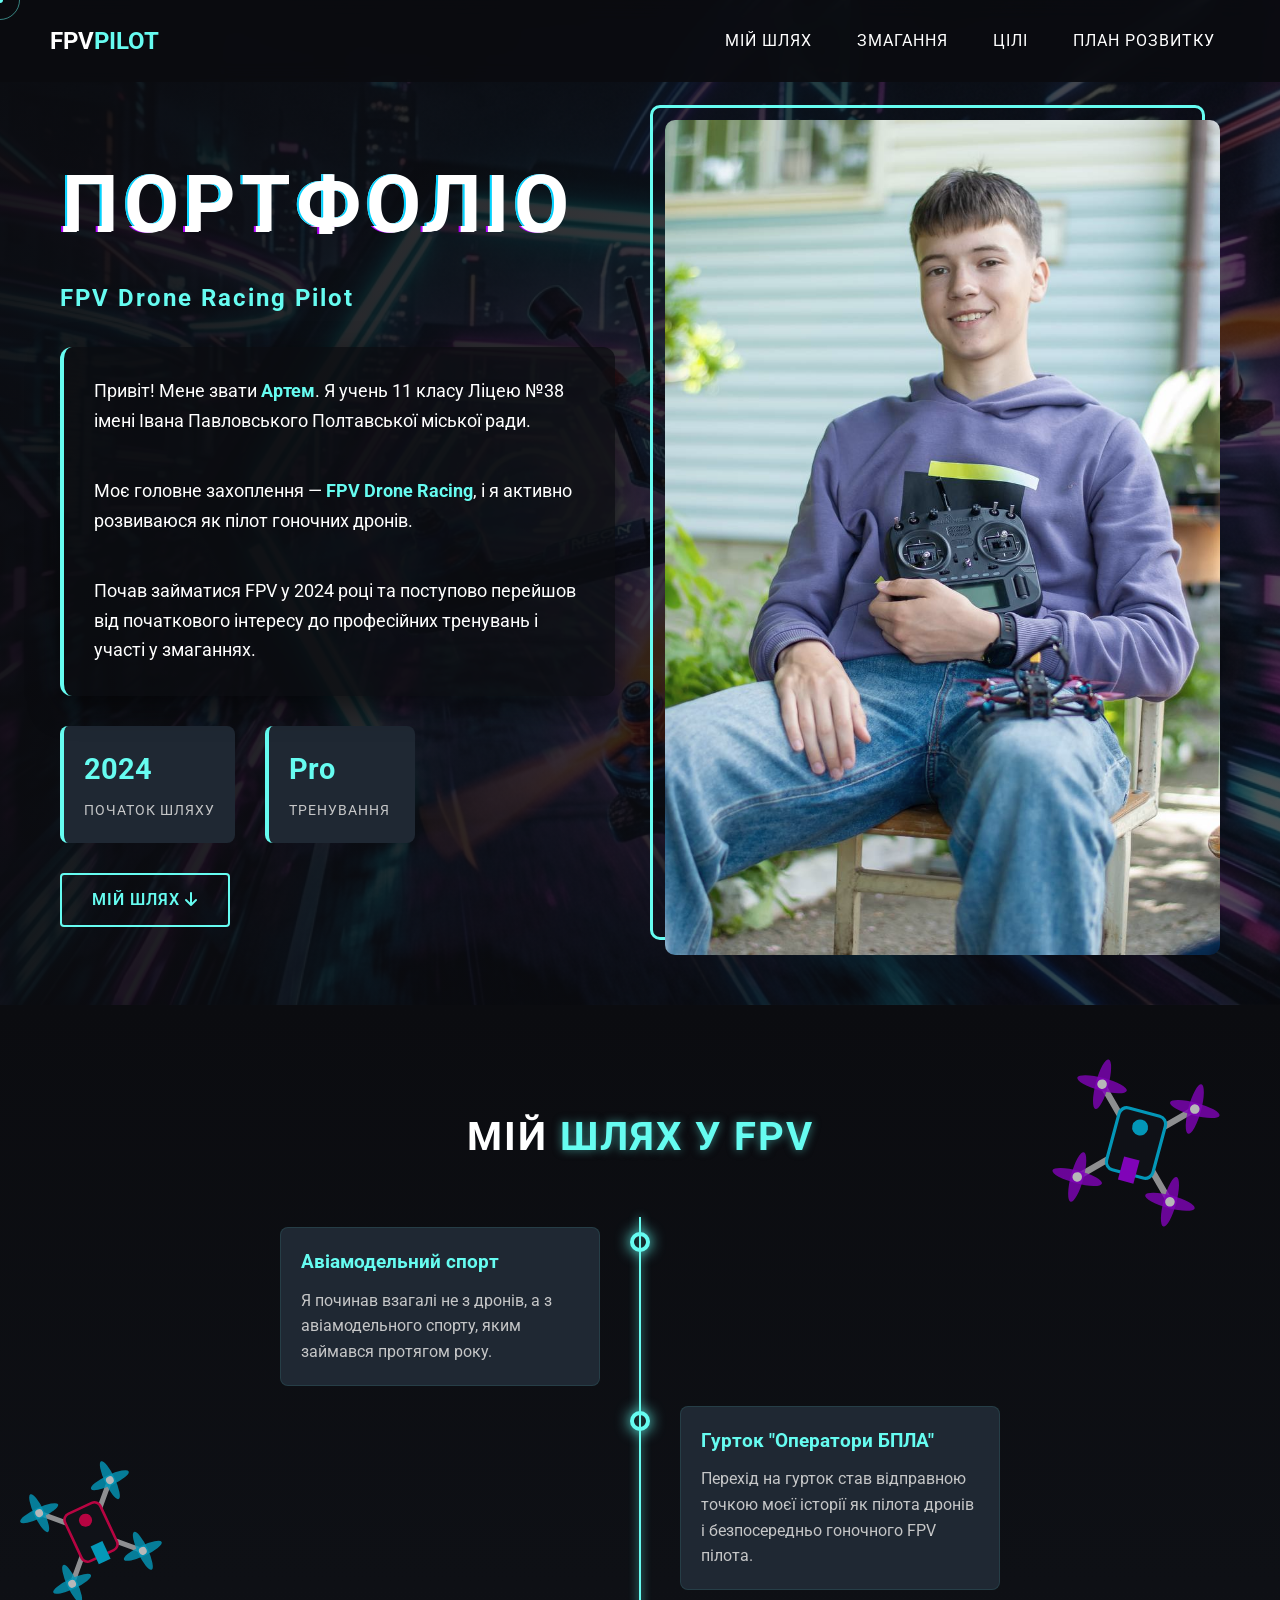
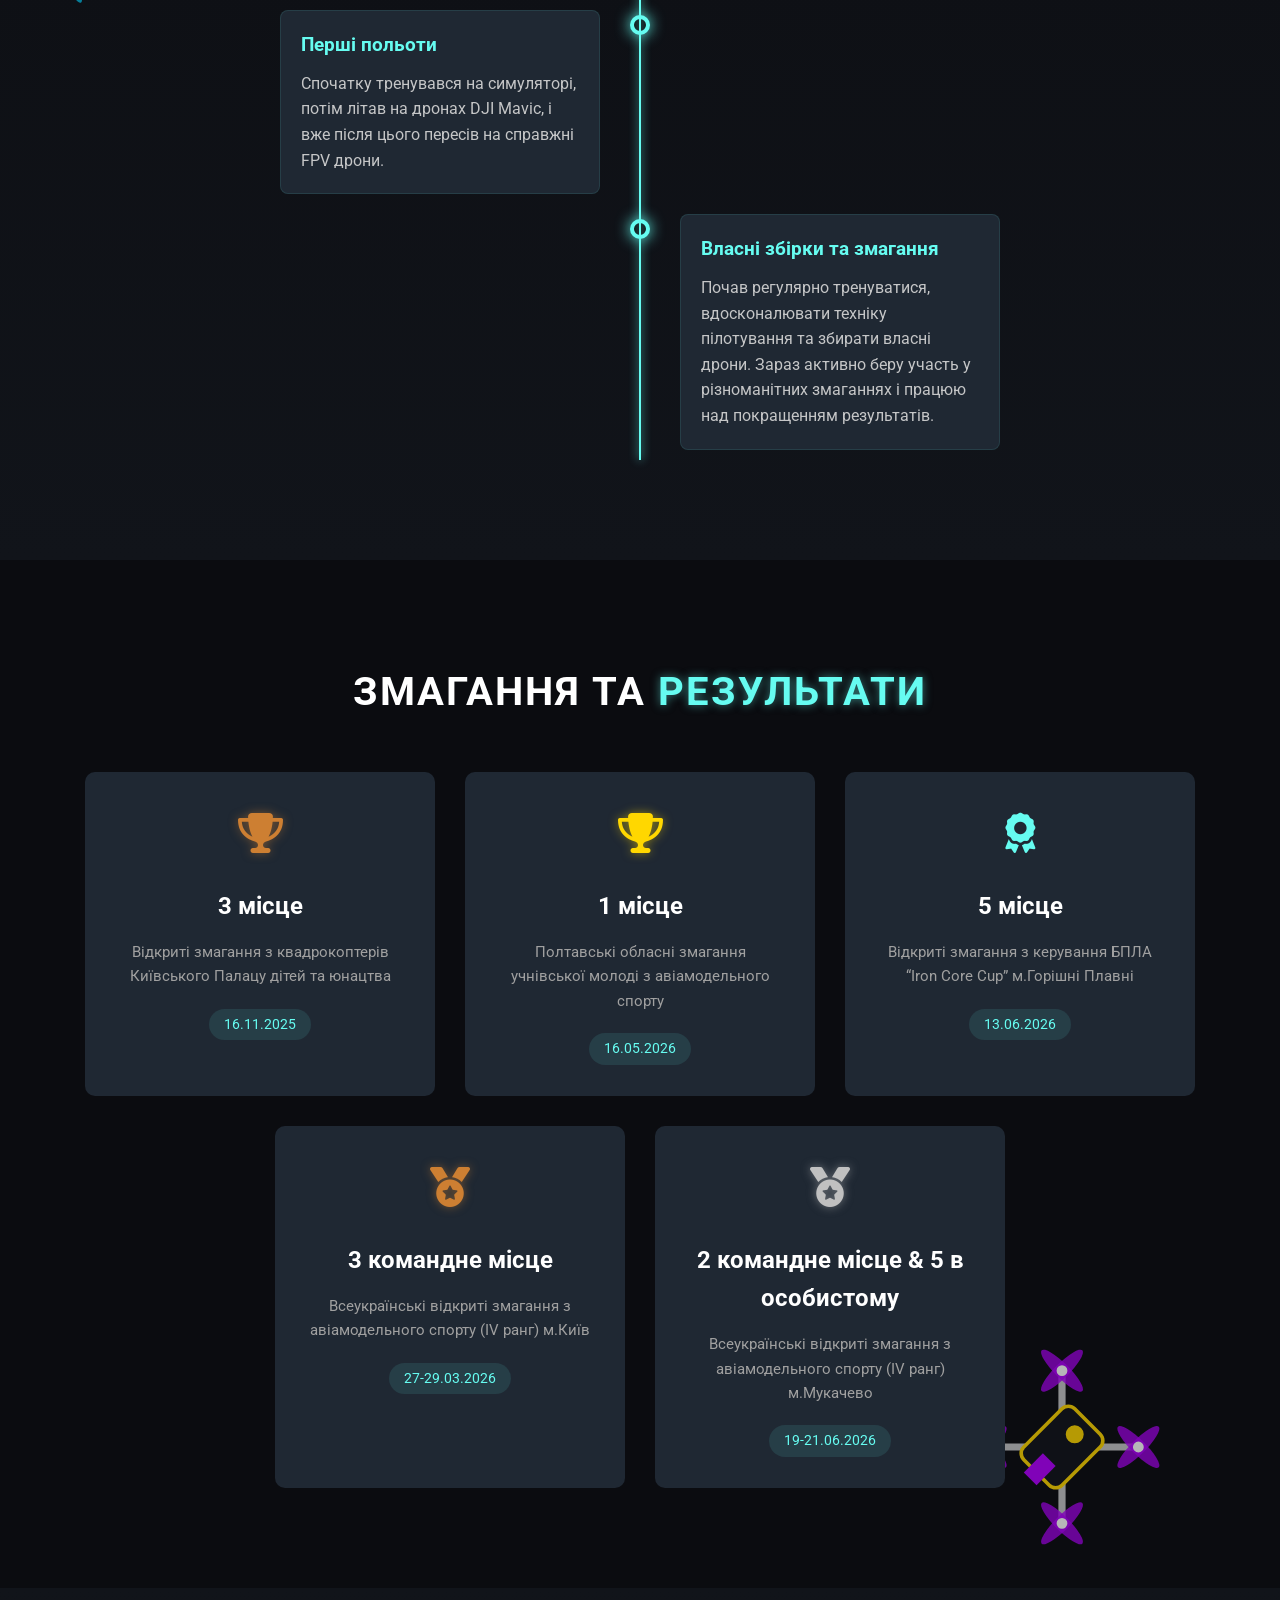
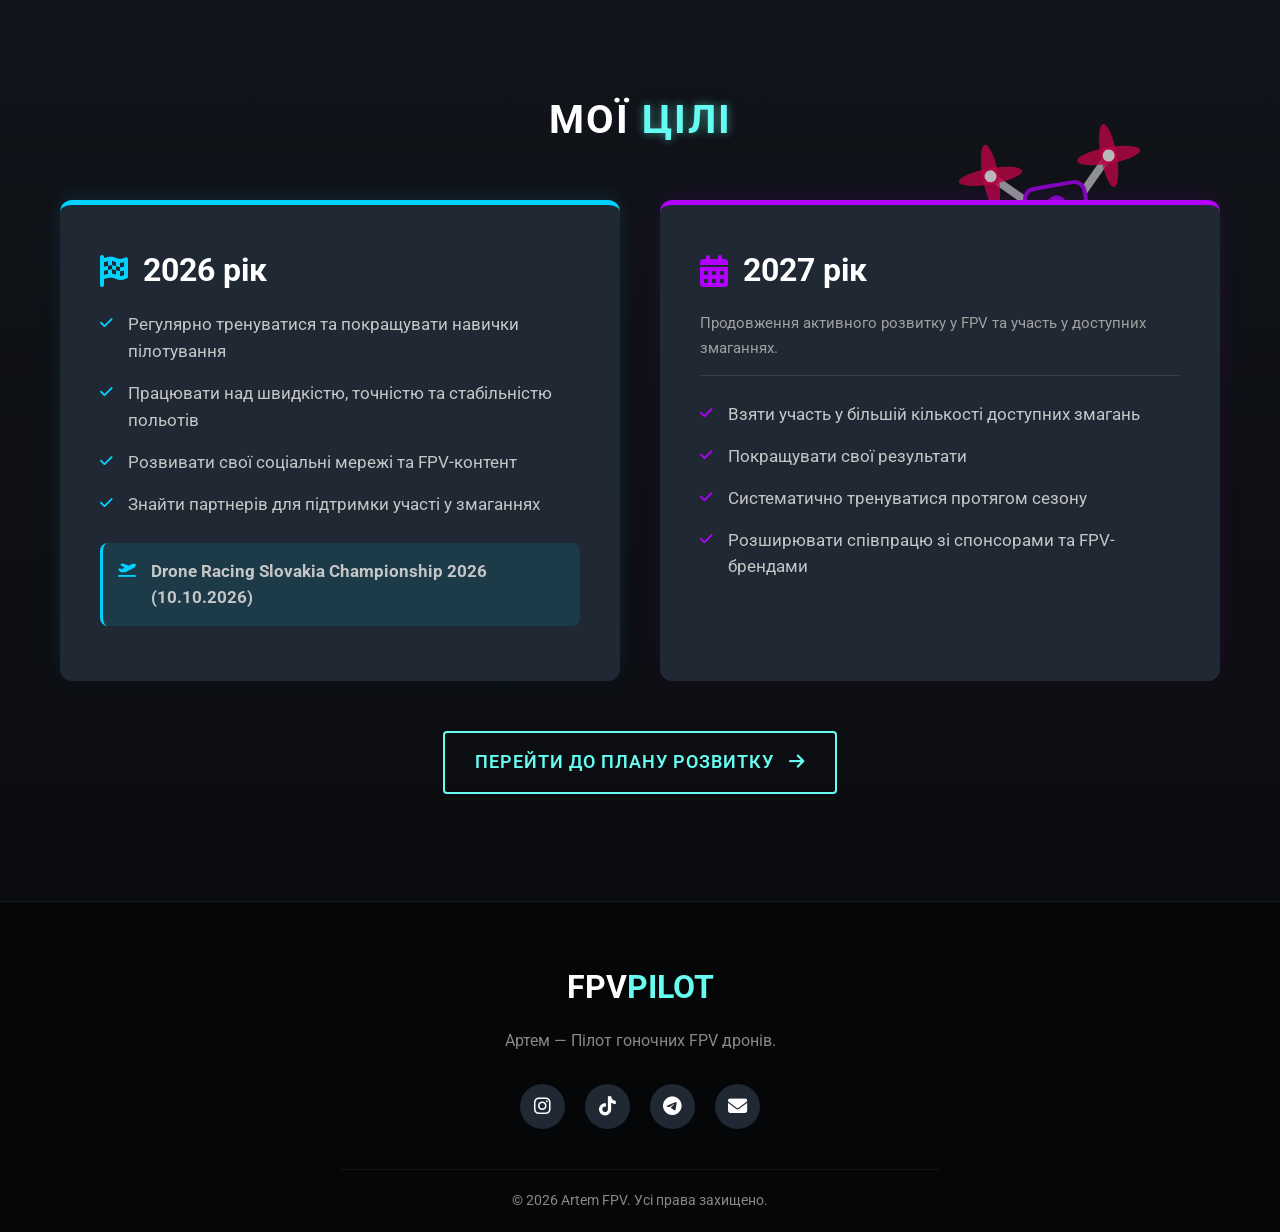
==== index.html @ 4c1c2626 "Add files via upload" ====
<!DOCTYPE html>
<html lang="uk">

<head>
    <meta charset="UTF-8">
    <meta name="viewport" content="width=device-width, initial-scale=1.0">
    <title>Артем | FPV Drone Racing Pilot</title>
    <meta name="description"
        content="Портфоліо Артема, пілота гоночних FPV дронів. Досягнення, результати змагань та цілі на майбутнє.">
    <link rel="stylesheet" href="style.css?v=1.1">
    <link href="https://fonts.googleapis.com/css2?family=Roboto:wght@300;400;700;900&display=swap" rel="stylesheet">
    <link rel="stylesheet" href="https://cdnjs.cloudflare.com/ajax/libs/font-awesome/6.4.0/css/all.min.css">
</head>

<body>
    <div class="loader-wrapper">
        <div class="loader"></div>
    </div>

    <!-- Custom Cursor -->
    <div class="cursor-dot"></div>
    <div class="cursor-outline"></div>

    <nav class="navbar">
        <div class="logo">FPV<span>PILOT</span></div>
        <ul class="nav-links">
            <li><a href="#journey">Мій шлях</a></li>
            <li><a href="#competitions">Змагання</a></li>
            <li><a href="#goals">Цілі</a></li>
            <li><a href="plan.html">План розвитку</a></li>
        </ul>
        <div class="hamburger">
            <i class="fas fa-bars"></i>
        </div>
    </nav>

    <header class="hero" id="home">
        <div class="hero-overlay"></div>
        <div class="container hero-container">
            <div class="hero-content">
                <h1 class="glitch" data-text="Портфоліо">Портфоліо</h1>
                <h2>FPV Drone Racing Pilot</h2>

                <div class="hero-about-text">
                    <p>Привіт! Мене звати <strong>Артем</strong>. Я учень 11 класу Ліцею №38 імені Івана Павловського
                        Полтавської міської ради.</p>
                    <p>Моє головне захоплення — <strong>FPV Drone Racing</strong>, і я активно розвиваюся як пілот
                        гоночних дронів.</p>
                    <p>Почав займатися FPV у 2024 році та поступово перейшов від початкового інтересу до професійних
                        тренувань і участі у змаганнях.</p>
                </div>

                <div class="stats">
                    <div class="stat-box">
                        <h3>2024</h3>
                        <span>Початок шляху</span>
                    </div>
                    <div class="stat-box">
                        <h3>Pro</h3>
                        <span>Тренування</span>
                    </div>
                </div>

                <a href="#journey" class="btn primary-btn" style="margin-top: 30px;">Мій шлях <i
                        class="fas fa-arrow-down"></i></a>
            </div>

            <div class="hero-image-block">
                <div class="about-image">
                    <img src="artem.png" alt="Артем - FPV Пілот">
                    <div class="image-border"></div>
                </div>
            </div>
        </div>
    </header>

    <section id="journey" class="journey">
        <div class="drone-decoration drone-1 spin-always"></div>
        <div class="drone-decoration drone-2 spin-hover"></div>
        <div class="container">
            <h2 class="section-title">Мій <span>шлях у FPV</span></h2>
            <div class="timeline">
                <div class="timeline-item">
                    <div class="timeline-dot"></div>
                    <div class="timeline-content">
                        <h3>Авіамодельний спорт</h3>
                        <p>Я починав взагалі не з дронів, а з авіамодельного спорту, яким займався протягом року.</p>
                    </div>
                </div>
                <div class="timeline-item">
                    <div class="timeline-dot"></div>
                    <div class="timeline-content">
                        <h3>Гурток "Оператори БПЛА"</h3>
                        <p>Перехід на гурток став відправною точкою моєї історії як пілота дронів і безпосередньо
                            гоночного FPV пілота.</p>
                    </div>
                </div>
                <div class="timeline-item">
                    <div class="timeline-dot"></div>
                    <div class="timeline-content">
                        <h3>Перші польоти</h3>
                        <p>Спочатку тренувався на симуляторі, потім літав на дронах DJI Mavic, і вже після цього пересів
                            на справжні FPV дрони.</p>
                    </div>
                </div>
                <div class="timeline-item">
                    <div class="timeline-dot"></div>
                    <div class="timeline-content">
                        <h3>Власні збірки та змагання</h3>
                        <p>Почав регулярно тренуватися, вдосконалювати техніку пілотування та збирати власні дрони.
                            Зараз активно беру участь у різноманітних змаганнях і працюю над покращенням результатів.
                        </p>
                    </div>
                </div>
            </div>
        </div>
    </section>

    <section id="competitions" class="competitions">
        <div class="drone-decoration drone-3 spin-always"></div>
        <div class="container">
            <h2 class="section-title">Змагання та <span>результати</span></h2>
            <div class="cards-grid">
                <div class="card">
                    <div class="card-icon"><i class="fas fa-trophy bronze"></i></div>
                    <h3>3 місце</h3>
                    <p>Відкриті змагання з квадрокоптерів Київського Палацу дітей та юнацтва</p>
                    <span class="date">16.11.2025</span>
                </div>
                <div class="card">
                    <div class="card-icon"><i class="fas fa-trophy gold"></i></div>
                    <h3>1 місце</h3>
                    <p>Полтавські обласні змагання учнівської молоді з авіамодельного спорту</p>
                    <span class="date">16.05.2026</span>
                </div>
                <div class="card">
                    <div class="card-icon"><i class="fas fa-award"></i></div>
                    <h3>5 місце</h3>
                    <p>Відкриті змагання з керування БПЛА “Iron Core Cup” м.Горішні Плавні</p>
                    <span class="date">13.06.2026</span>
                </div>
                <div class="card">
                    <div class="card-icon"><i class="fas fa-medal bronze"></i></div>
                    <h3>3 командне місце</h3>
                    <p>Всеукраїнські відкриті змагання з авіамодельного спорту (IV ранг) м.Київ</p>
                    <span class="date">27-29.03.2026</span>
                </div>
                <div class="card">
                    <div class="card-icon"><i class="fas fa-medal silver"></i></div>
                    <h3>2 командне місце & 5 в особистому</h3>
                    <p>Всеукраїнські відкриті змагання з авіамодельного спорту (IV ранг) м.Мукачево</p>
                    <span class="date">19-21.06.2026</span>
                </div>
            </div>
        </div>
    </section>

    <section id="goals" class="goals">
        <div class="drone-decoration drone-4 spin-hover"></div>
        <div class="container">
            <h2 class="section-title">Мої <span>Цілі</span></h2>
            <div class="goals-wrapper">
                <div class="goal-box year-2026">
                    <div class="goal-header">
                        <h3><i class="fas fa-flag-checkered"></i> 2026 рік</h3>
                    </div>
                    <ul class="goal-list">
                        <li><i class="fas fa-check"></i> Регулярно тренуватися та покращувати навички пілотування</li>
                        <li><i class="fas fa-check"></i> Працювати над швидкістю, точністю та стабільністю польотів</li>
                        <li><i class="fas fa-check"></i> Розвивати свої соціальні мережі та FPV-контент</li>
                        <li><i class="fas fa-check"></i> Знайти партнерів для підтримки участі у змаганнях</li>
                        <li class="highlight"><i class="fas fa-plane-departure"></i> <strong>Drone Racing Slovakia
                                Championship 2026 (10.10.2026)</strong></li>
                    </ul>
                </div>
                <div class="goal-box year-2027">
                    <div class="goal-header">
                        <h3><i class="fas fa-calendar-alt"></i> 2027 рік</h3>
                        <p class="goal-subtitle">Продовження активного розвитку у FPV та участь у доступних змаганнях.
                        </p>
                    </div>
                    <ul class="goal-list">
                        <li><i class="fas fa-check"></i> Взяти участь у більшій кількості доступних змагань</li>
                        <li><i class="fas fa-check"></i> Покращувати свої результати</li>
                        <li><i class="fas fa-check"></i> Систематично тренуватися протягом сезону</li>
                        <li><i class="fas fa-check"></i> Розширювати співпрацю зі спонсорами та FPV-брендами</li>
                    </ul>
                </div>
            </div>
            
            <div style="text-align: center; margin-top: 50px;">
                <a href="plan.html" class="btn primary-btn" style="font-size: 1.1rem; padding: 15px 30px;">Перейти до плану розвитку <i class="fas fa-arrow-right" style="margin-left: 10px;"></i></a>
            </div>
        </div>
    </section>

    <footer>
        <div class="footer-content">
            <div class="footer-logo">FPV<span>PILOT</span></div>
            <p>Артем — Пілот гоночних FPV дронів.</p>
            <div class="socials">
                <a href="https://www.instagram.com/skyrider_fpv?stkn=MXF1b3NtMHl4OWl2NQ==" target="_blank" aria-label="Instagram"><i class="fab fa-instagram"></i></a>
                <a href="https://www.tiktok.com/@skyrider.fpv?is_from_webapp=1&sender_device=pc" target="_blank" aria-label="TikTok"><i class="fab fa-tiktok"></i></a>
                <a href="https://t.me/kaplatyy" target="_blank" aria-label="Telegram"><i class="fab fa-telegram-plane"></i></a>
                <a href="mailto:kaplatyi_a@plt38.ukr.education" aria-label="Email"><i class="fas fa-envelope"></i></a>
            </div>
            <p class="copyright">&copy; 2026 Artem FPV. Усі права захищено.</p>
        </div>
    </footer>

    <script src="script.js"></script>
</body>

</html>
---- style.css ----
:root {
    --bg-color: #0b0c10;
    --text-color: #c5c6c7;
    --primary-color: #66fcf1;
    --primary-dark: #45a29e;
    --secondary-color: #1f2833;
    --neon-blue: #00d2ff;
    --neon-purple: #b200ff;
    --font-heading: 'Roboto', sans-serif;
    --font-body: 'Roboto', sans-serif;
    --transition: all 0.3s ease;
}

* {
    margin: 0;
    padding: 0;
    box-sizing: border-box;
}

html {
    scroll-behavior: smooth;
    interpolate-size: allow-keywords;
}

body {
    background-color: var(--bg-color);
    background-image: 
        linear-gradient(rgba(102, 252, 241, 0.03) 1px, transparent 1px),
        linear-gradient(90deg, rgba(102, 252, 241, 0.03) 1px, transparent 1px);
    background-size: 30px 30px;
    animation: move-grid 15s linear infinite;
    color: var(--text-color);
    font-family: var(--font-body);
    line-height: 1.6;
    overflow-x: hidden;
    cursor: none;
}

@keyframes move-grid {
    0% { background-position: 0 0; }
    100% { background-position: 30px 30px; }
}

/* Custom Cursor */
.cursor-dot {
    position: fixed;
    top: 0;
    left: 0;
    width: 6px;
    height: 6px;
    background-color: var(--primary-color);
    border-radius: 50%;
    transform: translate(-50%, -50%);
    pointer-events: none;
    z-index: 10000;
}

.cursor-outline {
    position: fixed;
    top: 0;
    left: 0;
    width: 40px;
    height: 40px;
    border: 1px solid rgba(102, 252, 241, 0.5);
    border-radius: 50%;
    transform: translate(-50%, -50%);
    pointer-events: none;
    z-index: 9999;
    transition: width 0.2s, height 0.2s, background-color 0.2s;
}

a:hover ~ .cursor-outline, 
button:hover ~ .cursor-outline,
.card:hover ~ .cursor-outline,
.goal-box:hover ~ .cursor-outline {
    width: 60px;
    height: 60px;
    background-color: rgba(102, 252, 241, 0.1);
}

.container {
    max-width: 1200px;
    margin: 0 auto;
    padding: 0 20px;
}

/* Loader */
.loader-wrapper {
    position: fixed;
    top: 0;
    left: 0;
    width: 100vw;
    height: 100vh;
    background-color: var(--bg-color);
    display: flex;
    justify-content: center;
    align-items: center;
    z-index: 9999;
    transition: opacity 0.5s ease;
}

.loader {
    width: 50px;
    height: 50px;
    border: 3px solid transparent;
    border-top-color: var(--primary-color);
    border-radius: 50%;
    animation: spin 1s linear infinite;
    box-shadow: 0 0 15px var(--primary-color);
}

@keyframes spin {
    0% { transform: rotate(0deg); }
    100% { transform: rotate(360deg); }
}

/* Typography */
h1, h2, h3, h4 {
    font-family: var(--font-heading);
    color: #fff;
}

.section-title {
    text-align: center;
    font-size: 2.5rem;
    margin-bottom: 3rem;
    text-transform: uppercase;
    letter-spacing: 2px;
}

.section-title span {
    color: var(--primary-color);
    text-shadow: 0 0 10px rgba(102, 252, 241, 0.5);
}

/* Navbar */
.navbar {
    position: fixed;
    top: 0;
    width: 100%;
    display: flex;
    justify-content: space-between;
    align-items: center;
    padding: 20px 50px;
    background: rgba(11, 12, 16, 0.9);
    backdrop-filter: blur(10px);
    z-index: 1000;
    transition: var(--transition);
}

.navbar.scrolled {
    padding: 15px 50px;
    box-shadow: 0 2px 10px rgba(0, 0, 0, 0.5);
}

.logo {
    font-family: var(--font-heading);
    font-size: 1.5rem;
    font-weight: 700;
    color: #fff;
    cursor: pointer;
}

.logo span {
    color: var(--primary-color);
}

.nav-links {
    display: flex;
    list-style: none;
    gap: 15px;
    position: relative;
    anchor-name: --nav-indicator;
}

.nav-links a {
    display: block;
    color: #fff;
    text-decoration: none;
    font-size: 1rem;
    font-family: var(--font-heading);
    text-transform: uppercase;
    letter-spacing: 1px;
    transition: var(--transition);
    padding: 8px 15px;
    border-radius: 8px;
}

.nav-links a:hover,
.nav-links a:focus-visible {
    anchor-name: --nav-indicator;
}

.nav-links::before,
.nav-links::after {
    content: "";
    position: absolute;
    position-anchor: --nav-indicator;
    top: calc(anchor(bottom) - 4px);
    right: calc(anchor(right) + 1rem);
    bottom: anchor(bottom);
    left: calc(anchor(left) + 1rem);
    transition: 500ms;
    transition-timing-function: linear(
        0, 0.008 1.1%, 0.031 2.2%, 0.129 4.8%, 0.257 7.2%, 0.671 14.2%,
        0.789 16.5%, 0.881 18.6%, 0.957 20.7%, 1.019 22.9%, 1.063 25.1%,
        1.094 27.4%, 1.114 30.7%, 1.112 34.5%, 1.018 49.9%, 0.99 59.1%, 1
    );
    z-index: -1;
    border-radius: 40% 60% 60% 40% / 70% 30% 70% 30%;
    pointer-events: none;
    animation: blob-morph 3s infinite alternate ease-in-out;
}

@keyframes blob-morph {
    0% { border-radius: 40% 60% 60% 40% / 70% 30% 70% 30%; }
    100% { border-radius: 60% 40% 30% 70% / 60% 30% 70% 40%; }
}

.nav-links::after {
    backdrop-filter: blur(2px);
    background-color: rgba(102, 252, 241, 0.2);
}

.nav-links:has(a:hover, a:focus-visible)::before,
.nav-links:has(a:hover, a:focus-visible)::after {
    top: anchor(top);
    right: anchor(right);
    bottom: anchor(bottom);
    left: anchor(left);
}

.hamburger {
    display: none;
    font-size: 1.5rem;
    color: #fff;
    cursor: pointer;
}

/* Hero Section */
.hero {
    min-height: 100vh;
    background: url('hero.jpg') no-repeat center center/cover;
    position: relative;
    display: flex;
    justify-content: center;
    align-items: center;
    padding: 120px 0 50px;
}

.hero-overlay {
    position: absolute;
    top: 0;
    left: 0;
    width: 100%;
    height: 100%;
    background: linear-gradient(to right, rgba(11, 12, 16, 0.95), rgba(11, 12, 16, 0.7));
}

.hero-container {
    position: relative;
    z-index: 1;
    display: flex;
    align-items: center;
    gap: 50px;
    width: 100%;
}

.hero-content {
    flex: 1;
    text-align: left;
    transform: translateY(20px);
    opacity: 0;
    animation: fadeInUp 1s ease forwards 0.5s;
}

.hero-about-text {
    margin: 30px 0;
    font-size: 1.35rem; /* Larger font size as requested */
    color: #fff; /* Brighter text color */
    background: rgba(11, 12, 16, 0.75); /* Dark semi-transparent background */
    backdrop-filter: blur(10px); /* Glassmorphism effect */
    padding: 30px;
    border-radius: 12px;
    border-left: 4px solid var(--primary-color); /* Highlight border */
    box-shadow: 0 10px 30px rgba(0, 0, 0, 0.5); /* Depth shadow */
}
.hero-about-text p {
    margin-bottom: 20px;
    line-height: 1.7;
}
.hero-about-text p:last-child {
    margin-bottom: 0;
}
.hero-about-text strong {
    color: var(--primary-color);
}

.hero-image-block {
    flex: 1;
    transform: translateY(20px);
    opacity: 0;
    animation: fadeInUp 1s ease forwards 0.7s;
}

.hero h1 {
    font-size: 5rem;
    margin-bottom: 10px;
    text-transform: uppercase;
    letter-spacing: 5px;
    color: #fff;
    position: relative;
}

/* Glitch Effect */
.glitch {
    position: relative;
}
.glitch::before, .glitch::after {
    content: attr(data-text);
    position: absolute;
    top: 0;
    left: 0;
    width: 100%;
    height: 100%;
    background: transparent;
}
.glitch::before {
    left: 2px;
    text-shadow: -2px 0 var(--neon-blue);
    clip: rect(24px, 550px, 90px, 0);
    animation: glitch-anim 3s infinite linear alternate-reverse;
}
.glitch::after {
    left: -2px;
    text-shadow: -2px 0 var(--neon-purple);
    clip: rect(85px, 550px, 140px, 0);
    animation: glitch-anim 2.5s infinite linear alternate-reverse;
}

@keyframes glitch-anim {
    0% { clip: rect(22px, 9999px, 83px, 0); }
    20% { clip: rect(65px, 9999px, 98px, 0); }
    40% { clip: rect(31px, 9999px, 15px, 0); }
    60% { clip: rect(104px, 9999px, 50px, 0); }
    80% { clip: rect(81px, 9999px, 33px, 0); }
    100% { clip: rect(15px, 9999px, 11px, 0); }
}

.hero h2 {
    font-size: 1.5rem;
    color: var(--primary-color);
    margin-bottom: 20px;
    letter-spacing: 2px;
}

.hero p {
    font-size: 1.1rem;
    margin-bottom: 40px;
}

.btn {
    display: inline-block;
    padding: 12px 30px;
    background: transparent;
    color: var(--primary-color);
    font-family: var(--font-heading);
    text-transform: uppercase;
    text-decoration: none;
    border: 2px solid var(--primary-color);
    border-radius: 4px;
    font-weight: 600;
    letter-spacing: 1px;
    transition: var(--transition);
    position: relative;
    overflow: hidden;
    z-index: 1;
}

.btn::before {
    content: '';
    position: absolute;
    top: 0;
    left: 0;
    width: 0;
    height: 100%;
    background: var(--primary-color);
    z-index: -1;
    transition: var(--transition);
}

.btn:hover {
    color: var(--bg-color);
    box-shadow: 0 0 20px var(--primary-color);
}

.btn:hover::before {
    width: 100%;
}

/* Sections General */
section {
    padding: 100px 0;
    position: relative;
    overflow: hidden;
}

/* About Section */
.about {
    background-color: var(--bg-color);
}

.about-content {
    display: flex;
    align-items: center;
    gap: 50px;
}

.about-image {
    flex: 1;
    position: relative;
}

.about-image img {
    width: 100%;
    border-radius: 10px;
    display: block;
    position: relative;
    z-index: 2;
    filter: grayscale(20%);
    transition: var(--transition);
}

.about-image:hover img {
    filter: grayscale(0%);
    transform: scale(1.02);
}

.image-border {
    position: absolute;
    top: -15px;
    left: -15px;
    width: 100%;
    height: 100%;
    border: 3px solid var(--primary-color);
    border-radius: 10px;
    z-index: 1;
    transition: var(--transition);
}

.about-image:hover .image-border {
    top: -20px;
    left: -20px;
    box-shadow: -10px -10px 30px rgba(102, 252, 241, 0.2);
}

.about-text {
    flex: 1;
}

.about-text p {
    margin-bottom: 20px;
    font-size: 1.1rem;
}

.about-text strong {
    color: #fff;
}

.stats {
    display: flex;
    gap: 30px;
    margin-top: 30px;
}

.stat-box {
    background: var(--secondary-color);
    padding: 20px;
    border-radius: 8px;
    border-left: 4px solid var(--primary-color);
    min-width: 150px;
}

.stat-box h3 {
    font-size: 1.8rem;
    color: var(--primary-color);
    margin-bottom: 5px;
}

.stat-box span {
    font-size: 0.9rem;
    text-transform: uppercase;
    letter-spacing: 1px;
}

/* Journey Section */
.journey {
    background: linear-gradient(180deg, var(--bg-color) 0%, #11141a 100%);
}

.timeline {
    position: relative;
    max-width: 800px;
    margin: 0 auto;
}

.timeline::after {
    content: '';
    position: absolute;
    width: 2px;
    background: var(--primary-color);
    top: 0;
    bottom: 0;
    left: 50%;
    margin-left: -1px;
    box-shadow: 0 0 10px var(--primary-color);
}

.timeline-item {
    padding: 10px 40px;
    position: relative;
    background-color: inherit;
    width: 50%;
    opacity: 0;
    transform: translateY(30px);
    transition: all 0.6s ease;
}

.timeline-item.visible {
    opacity: 1;
    transform: translateY(0);
}

.timeline-item:nth-child(odd) {
    left: 0;
}

.timeline-item:nth-child(even) {
    left: 50%;
}

.timeline-dot {
    position: absolute;
    width: 20px;
    height: 20px;
    background-color: var(--bg-color);
    border: 4px solid var(--primary-color);
    border-radius: 50%;
    top: 15px;
    z-index: 1;
    box-shadow: 0 0 15px var(--primary-color);
}

.timeline-item:nth-child(odd) .timeline-dot {
    right: -10px;
}

.timeline-item:nth-child(even) .timeline-dot {
    left: -10px;
}

.timeline-content {
    padding: 20px;
    background: var(--secondary-color);
    position: relative;
    border-radius: 8px;
    border: 1px solid rgba(102, 252, 241, 0.1);
    transition: var(--transition);
}

.timeline-item:hover .timeline-content {
    box-shadow: 0 0 20px rgba(102, 252, 241, 0.2);
    transform: translateY(-5px);
    border-color: rgba(102, 252, 241, 0.5);
}

.timeline-content h3 {
    margin-bottom: 10px;
    color: var(--primary-color);
}

/* Competitions Section */
.competitions {
    background-color: var(--bg-color);
}

.cards-grid {
    display: flex;
    flex-wrap: wrap;
    justify-content: center;
    gap: 30px;
}

.card {
    background: var(--secondary-color);
    padding: 30px;
    border-radius: 10px;
    text-align: center;
    position: relative;
    overflow: hidden;
    transition: var(--transition);
    border: 1px solid transparent;
    flex: 1 1 300px;
    max-width: 350px;
}

.card::before {
    content: '';
    position: absolute;
    top: -50%;
    left: -50%;
    width: 200%;
    height: 200%;
    background: radial-gradient(circle, rgba(102,252,241,0.1) 0%, transparent 70%);
    opacity: 0;
    transition: var(--transition);
    pointer-events: none;
}

.card:hover {
    transform: translateY(-10px);
    border-color: var(--primary-dark);
    box-shadow: 0 10px 30px rgba(0,0,0,0.5);
}

.card:hover::before {
    opacity: 1;
}

.card-icon {
    font-size: 2.5rem;
    margin-bottom: 20px;
}

.gold { color: #ffd700; text-shadow: 0 0 10px rgba(255, 215, 0, 0.5); }
.silver { color: #c0c0c0; text-shadow: 0 0 10px rgba(192, 192, 192, 0.5); }
.bronze { color: #cd7f32; text-shadow: 0 0 10px rgba(205, 127, 50, 0.5); }
.card-icon i:not(.gold):not(.silver):not(.bronze) { color: var(--primary-color); }

.card h3 {
    font-size: 1.5rem;
    margin-bottom: 15px;
}

.card p {
    font-size: 0.95rem;
    margin-bottom: 20px;
    color: #a0a0a0;
}

.card .date {
    display: inline-block;
    padding: 5px 15px;
    background: rgba(102, 252, 241, 0.1);
    color: var(--primary-color);
    border-radius: 20px;
    font-size: 0.85rem;
    font-family: var(--font-heading);
}

/* Goals Section */
.goals {
    background: linear-gradient(0deg, var(--bg-color) 0%, #11141a 100%);
}

.goals-wrapper {
    display: flex;
    gap: 40px;
    flex-wrap: wrap;
}

.goal-box {
    flex: 1;
    min-width: 300px;
    background: var(--secondary-color);
    border-radius: 12px;
    padding: 40px;
    position: relative;
    z-index: 1;
}

.year-2026 {
    border-top: 5px solid var(--neon-blue);
    box-shadow: 0 -5px 20px rgba(0, 210, 255, 0.1);
}

.year-2027 {
    border-top: 5px solid var(--neon-purple);
    box-shadow: 0 -5px 20px rgba(178, 0, 255, 0.1);
}

.goal-header h3 {
    font-size: 2rem;
    margin-bottom: 15px;
    display: flex;
    align-items: center;
    gap: 15px;
}

.year-2026 .goal-header h3 i { color: var(--neon-blue); }
.year-2027 .goal-header h3 i { color: var(--neon-purple); }

.goal-subtitle {
    font-size: 0.95rem;
    color: #a0a0a0;
    margin-bottom: 25px;
    padding-bottom: 15px;
    border-bottom: 1px solid rgba(255,255,255,0.1);
}

.goal-list {
    list-style: none;
}

.goal-list li {
    margin-bottom: 15px;
    display: flex;
    align-items: flex-start;
    gap: 15px;
    font-size: 1.05rem;
}

.goal-list li i {
    margin-top: 5px;
    font-size: 0.9rem;
}

.year-2026 .goal-list li i { color: var(--neon-blue); }
.year-2027 .goal-list li i { color: var(--neon-purple); }

.goal-list li.highlight {
    background: rgba(0, 210, 255, 0.1);
    padding: 15px;
    border-radius: 8px;
    border-left: 3px solid var(--neon-blue);
    margin-top: 25px;
}

/* Footer */
footer {
    background: #050608;
    padding: 60px 0 20px;
    text-align: center;
    border-top: 1px solid rgba(102, 252, 241, 0.1);
}

.footer-content {
    max-width: 600px;
    margin: 0 auto;
}

.footer-logo {
    font-family: var(--font-heading);
    font-size: 2rem;
    font-weight: 700;
    color: #fff;
    margin-bottom: 15px;
}

.footer-logo span {
    color: var(--primary-color);
}

.footer-content p {
    color: #888;
    margin-bottom: 30px;
}

.socials {
    display: flex;
    justify-content: center;
    gap: 20px;
    margin-bottom: 40px;
}

.socials a {
    display: flex;
    justify-content: center;
    align-items: center;
    width: 45px;
    height: 45px;
    background: var(--secondary-color);
    color: #fff;
    text-decoration: none;
    border-radius: 50%;
    font-size: 1.2rem;
    transition: var(--transition);
}

.socials a:hover {
    background: var(--primary-color);
    color: var(--bg-color);
    transform: translateY(-5px);
    box-shadow: 0 5px 15px rgba(102, 252, 241, 0.3);
}

.copyright {
    font-size: 0.85rem !important;
    border-top: 1px solid rgba(255,255,255,0.05);
    padding-top: 20px;
    margin-bottom: 0 !important;
}

/* Animations */
@keyframes fadeInUp {
    to {
        opacity: 1;
        transform: translateY(0);
    }
}

/* Responsive */
@media (max-width: 992px) {
    .about-content, .hero-container {
        flex-direction: column;
    }
    
    .timeline::after {
        left: 31px;
    }
    
    .timeline-item {
        width: 100%;
        padding-left: 70px;
        padding-right: 25px;
    }
    
    .timeline-item:nth-child(even) {
        left: 0;
    }
    
    .timeline-item:nth-child(odd) .timeline-dot,
    .timeline-item:nth-child(even) .timeline-dot {
        left: 21px;
    }
}

@media (max-width: 768px) {
    .navbar {
        padding: 20px;
    }
    
    .nav-links {
        position: fixed;
        right: -100%;
        top: 0;
        height: 100vh;
        background: rgba(11, 12, 16, 0.95);
        backdrop-filter: blur(15px);
        flex-direction: column;
        justify-content: center;
        align-items: center;
        width: 70%;
        transition: 0.5s ease;
    }
    
    .nav-links.active {
        right: 0;
    }
    
    .hamburger {
        display: block;
        z-index: 1001;
    }
    
    .hero h1 {
        font-size: 3rem;
    }
    
    .hero h2 {
        font-size: 1.2rem;
    }
}

/* Drone SVG Decorations */
.drone-decoration {
    position: absolute;
    width: 120px;
    height: 120px;
    opacity: 0.7;
    transition: all 0.3s ease;
    z-index: 0;
    pointer-events: auto;
    cursor: pointer;
    
    /* Default Colors */
    --drone-body: #11141a;
    --drone-accent: #66fcf1;
    --drone-prop: #b200ff; /* Purple propellers as requested */
    --drone-prop-opacity: 0.8;
}

.drone-decoration:hover {
    opacity: 1;
    transform: scale(1.1) translateY(-10px);
}

/* Hover-only spinning */
.drone-decoration.spin-hover:hover .propeller {
    animation: spin-prop 0.15s linear infinite;
}

/* Constant spinning */
.drone-decoration.spin-always .propeller {
    animation: spin-prop 0.15s linear infinite;
}

@keyframes spin-prop {
    100% { transform: rotate(360deg); }
}

/* Specific Positions & Customizations for Drones */
.drone-1 { 
    top: 5%; right: 5%; 
    transform: rotate(15deg); 
    width: 160px; height: 160px;
    --drone-accent: #00d2ff;
}
.drone-2 { 
    top: 40%; left: 2%; 
    transform: rotate(-25deg); 
    width: 130px; height: 130px;
    --drone-accent: #ff0055;
    --drone-prop: #00d2ff; /* Mix it up with blue props */
}
.drone-3 { 
    bottom: 5%; right: 10%; 
    transform: rotate(45deg); 
    width: 180px; height: 180px;
    --drone-accent: #ffd700;
}
.drone-4 { 
    top: 15%; left: 75%; 
    transform: rotate(-10deg); 
    width: 200px; height: 200px;
    --drone-accent: #b200ff;
    --drone-prop: #ff0055; /* Pink/Red props */
}

/* Page Header */
.page-header {
    min-height: 60vh;
    background: url('hero.jpg') no-repeat center center/cover;
    position: relative;
    display: flex;
    justify-content: center;
    align-items: center;
    padding: 120px 0 50px;
}

/* Table Styles for Sponsorship */
.table-container {
    width: 100%;
    overflow-x: auto;
    margin-top: 30px;
    background: rgba(31, 40, 51, 0.5);
    border-radius: 12px;
    border: 1px solid rgba(102, 252, 241, 0.2);
    box-shadow: 0 10px 30px rgba(0, 0, 0, 0.3);
}

.sponsor-table {
    width: 100%;
    border-collapse: collapse;
    min-width: 600px;
}

.sponsor-table th, .sponsor-table td {
    padding: 15px 20px;
    text-align: left;
    border-bottom: 1px solid rgba(255, 255, 255, 0.05);
}

.sponsor-table th {
    background-color: rgba(102, 252, 241, 0.1);
    color: var(--primary-color);
    font-family: var(--font-heading);
    text-transform: uppercase;
    font-weight: bold;
    letter-spacing: 1px;
}

.sponsor-table tbody tr:hover {
    background-color: rgba(255, 255, 255, 0.03);
}

.sponsor-table td i {
    color: var(--primary-color);
    margin-right: 10px;
    width: 20px;
    text-align: center;
}

.sponsor-table .price {
    font-weight: bold;
    color: var(--primary-color);
    font-family: var(--font-heading);
}

.sponsor-table .total {
    font-size: 1.2rem;
    color: #ffd700;
}

/* Mobile Responsiveness */
@media (max-width: 768px) {
    /* Drones: Smaller and out of the way */
    .drone-decoration {
        transform: scale(0.4) !important;
        opacity: 0.2 !important;
    }
    .drone-1 { top: 5% !important; right: -20px !important; left: auto !important; }
    .drone-2 { top: 20% !important; left: -20px !important; right: auto !important; }
    .drone-3 { bottom: 5% !important; right: -20px !important; left: auto !important; }
    .drone-4 { top: 40% !important; left: -20px !important; right: auto !important; }

    /* Hide custom cursor on mobile (touch screens) */
    .cursor-dot, .cursor-outline {
        display: none !important;
    }
    body {
        cursor: auto;
    }

    /* Hero adjustments */
    .hero-container {
        flex-direction: column;
        text-align: center;
        padding-top: 40px;
    }
    .hero-image-block img {
        width: 250px;
    }
    .hero h1 {
        font-size: 3rem;
    }
    .hero-about-text {
        font-size: 1rem;
        padding: 20px;
    }
    .hero-about-text p {
        line-height: 1.5;
    }
    .stats {
        flex-direction: column;
        gap: 15px;
    }

    /* Timeline adjustments */
    .timeline::before {
        left: 20px;
    }
    .timeline-item {
        width: 100%;
        padding-left: 50px !important;
        padding-right: 0 !important;
    }
    .timeline-item:nth-child(even), 
    .timeline-item:nth-child(odd) {
        left: 0 !important;
    }
    .timeline-item:nth-child(even) .timeline-dot,
    .timeline-item:nth-child(odd) .timeline-dot {
        left: 11px !important;
        right: auto !important;
    }

    /* General sections */
    .section-title {
        font-size: 2rem;
    }
    .container {
        padding: 0 15px;
    }
    
    /* Plan.html specific */
    .strategy-block {
        padding: 20px !important;
    }
    .strategy-block h3 {
        font-size: 1.3rem !important;
    }
    .sponsor-table {
        min-width: auto;
    }
    .sponsor-table th, .sponsor-table td {
        padding: 10px;
        font-size: 0.9rem;
    }
}
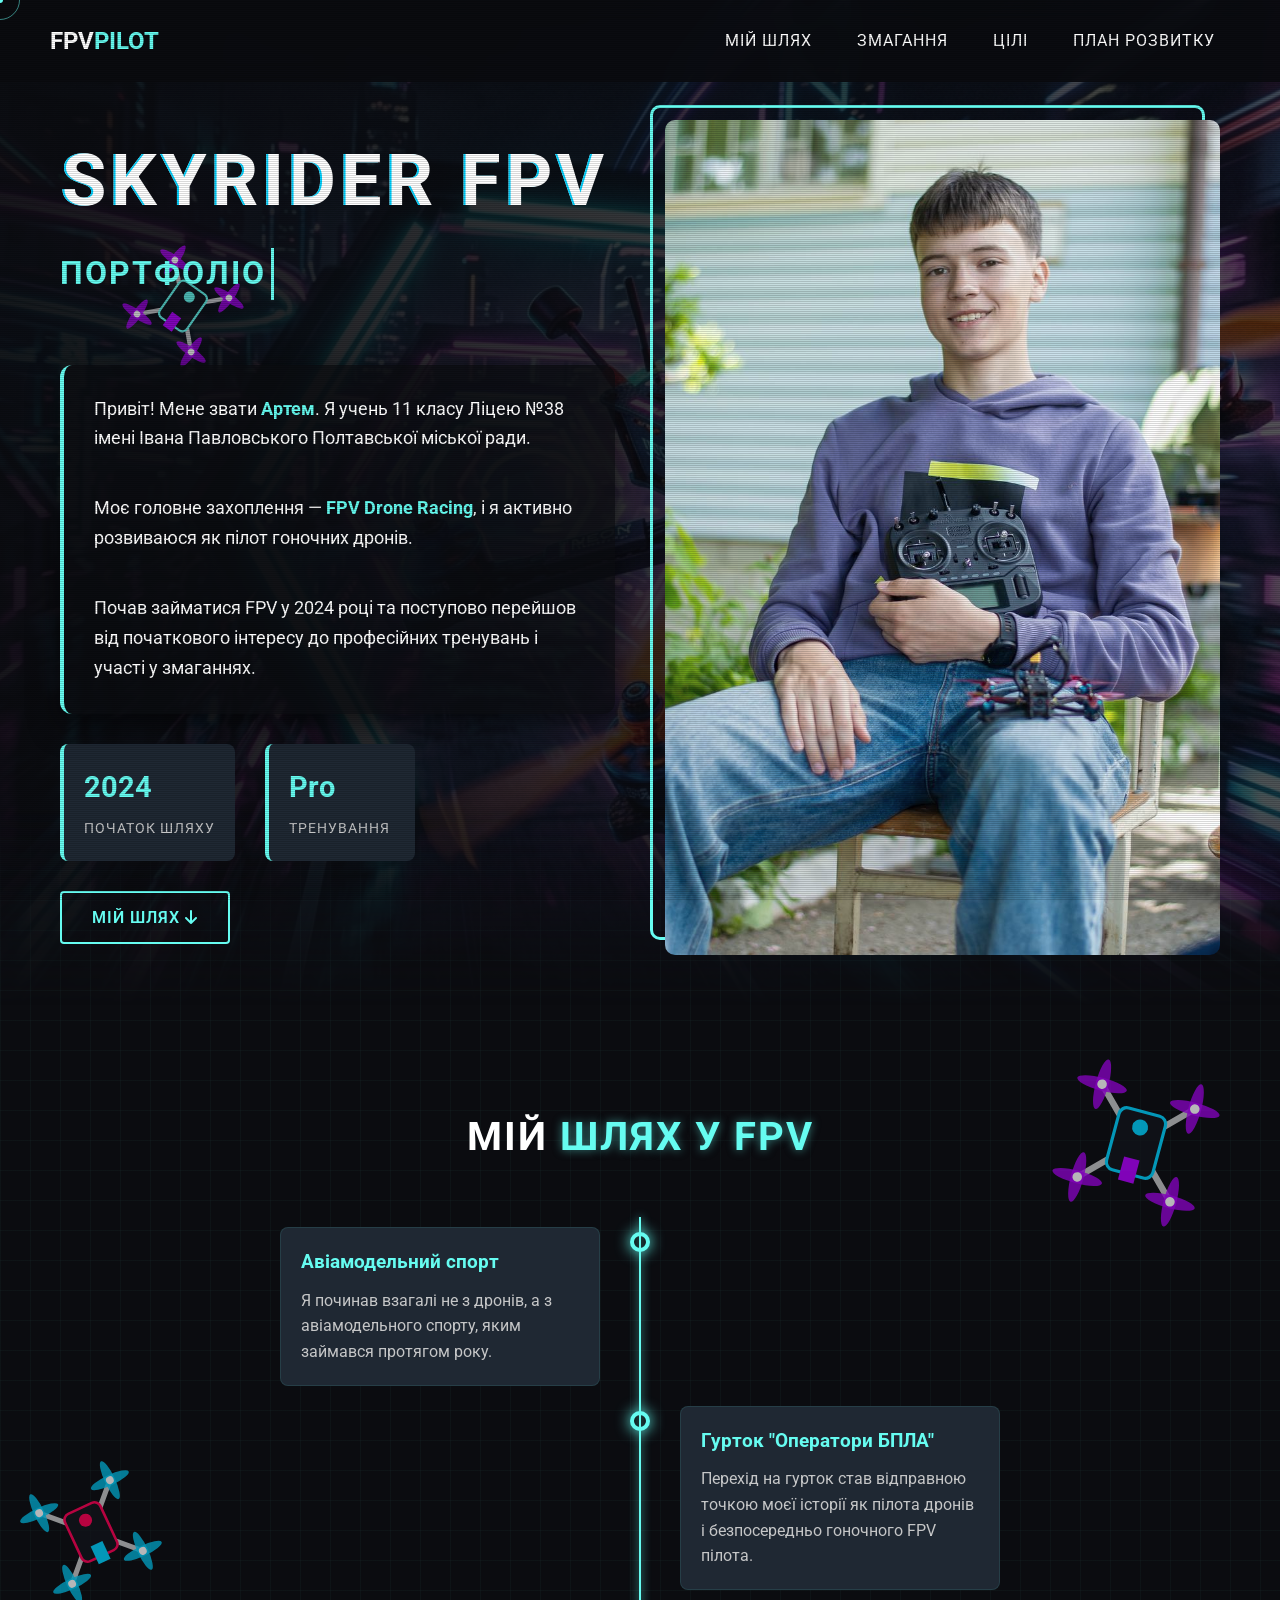
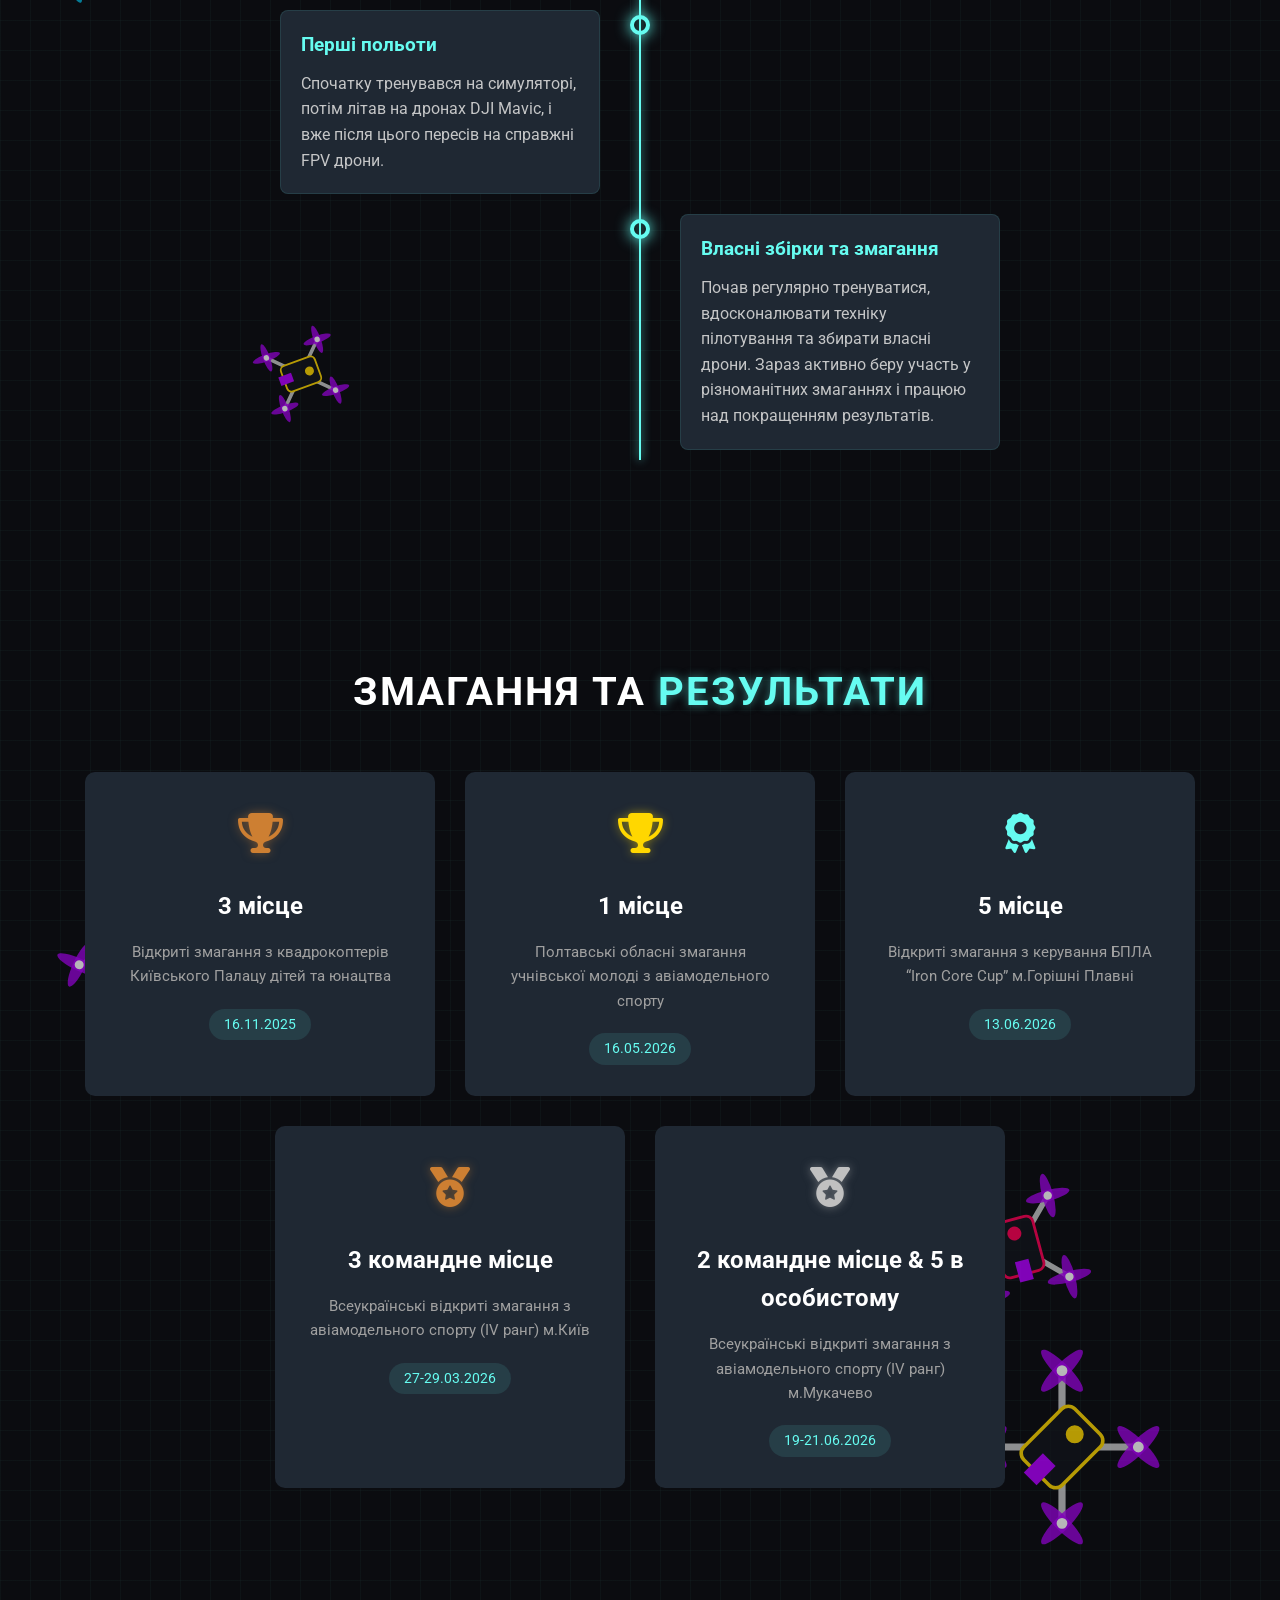
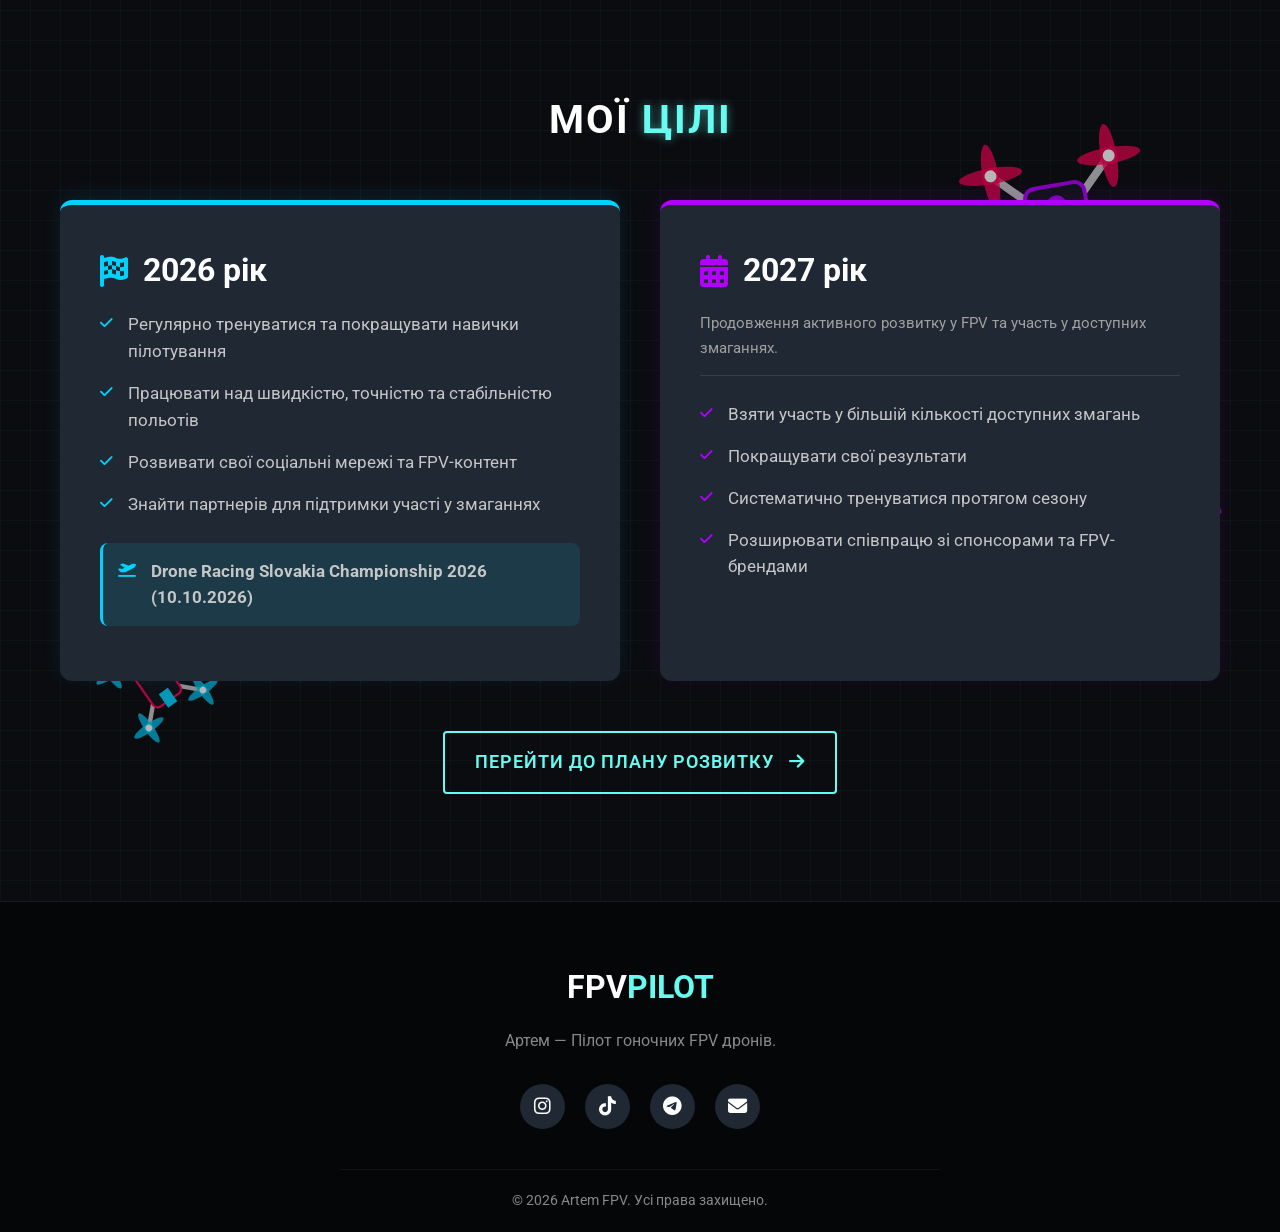
==== commit 5dcc8114: "Add files via upload" ====
--- a/index.html
+++ b/index.html
@@ -22,7 +22,7 @@
     <div class="cursor-outline"></div>
 
     <nav class="navbar">
-        <div class="logo">FPV<span>PILOT</span></div>
+        <div class="logo"><a href="index.html">FPV<span>PILOT</span></a></div>
         <ul class="nav-links">
             <li><a href="#journey">Мій шлях</a></li>
             <li><a href="#competitions">Змагання</a></li>
@@ -36,10 +36,15 @@
 
     <header class="hero" id="home">
         <div class="hero-overlay"></div>
+        <div class="drone-decoration drone-5 spin-hover"></div>
         <div class="container hero-container">
             <div class="hero-content">
-                <h1 class="glitch" data-text="Портфоліо">Портфоліо</h1>
-                <h2>FPV Drone Racing Pilot</h2>
+                <div class="interactive-title" style="transform-style: preserve-3d; transition: transform 0.1s ease-out;">
+                    <h1 class="glitch cyber-title" data-text="Skyrider FPV">Skyrider FPV</h1>
+                    <h2 class="cyber-subtitle">
+                        <span class="typing-effect">Портфоліо</span>
+                    </h2>
+                </div>
 
                 <div class="hero-about-text">
                     <p>Привіт! Мене звати <strong>Артем</strong>. Я учень 11 класу Ліцею №38 імені Івана Павловського
@@ -77,6 +82,7 @@
     <section id="journey" class="journey">
         <div class="drone-decoration drone-1 spin-always"></div>
         <div class="drone-decoration drone-2 spin-hover"></div>
+        <div class="drone-decoration drone-7 spin-hover"></div>
         <div class="container">
             <h2 class="section-title">Мій <span>шлях у FPV</span></h2>
             <div class="timeline">
@@ -118,6 +124,8 @@
 
     <section id="competitions" class="competitions">
         <div class="drone-decoration drone-3 spin-always"></div>
+        <div class="drone-decoration drone-6 spin-always"></div>
+        <div class="drone-decoration drone-9 spin-hover"></div>
         <div class="container">
             <h2 class="section-title">Змагання та <span>результати</span></h2>
             <div class="cards-grid">
@@ -157,6 +165,8 @@
 
     <section id="goals" class="goals">
         <div class="drone-decoration drone-4 spin-hover"></div>
+        <div class="drone-decoration drone-8 spin-always"></div>
+        <div class="drone-decoration drone-10 spin-hover"></div>
         <div class="container">
             <h2 class="section-title">Мої <span>Цілі</span></h2>
             <div class="goals-wrapper">
--- a/style.css
+++ b/style.css
@@ -20,10 +20,17 @@
 html {
     scroll-behavior: smooth;
     interpolate-size: allow-keywords;
+    background-color: var(--bg-color);
+    background-image: 
+        radial-gradient(circle at 15% 25%, rgba(102, 252, 241, 0.3) 0%, transparent 40%),
+        radial-gradient(circle at 85% 75%, rgba(178, 0, 255, 0.3) 0%, transparent 40%);
+    background-attachment: fixed;
+    background-size: 100% 100%;
+    min-height: 100vh;
 }
 
 body {
-    background-color: var(--bg-color);
+    background-color: transparent;
     background-image: 
         linear-gradient(rgba(102, 252, 241, 0.03) 1px, transparent 1px),
         linear-gradient(90deg, rgba(102, 252, 241, 0.03) 1px, transparent 1px);
@@ -34,6 +41,25 @@
     line-height: 1.6;
     overflow-x: hidden;
     cursor: none;
+}
+
+/* CRT Scanlines Overlay */
+body::after {
+    content: "";
+    position: fixed;
+    top: 0;
+    left: 0;
+    width: 100%;
+    height: 100%;
+    background: repeating-linear-gradient(
+        0deg,
+        rgba(0, 0, 0, 0.15),
+        rgba(0, 0, 0, 0.15) 1px,
+        transparent 1px,
+        transparent 2px
+    );
+    pointer-events: none;
+    z-index: 9998;
 }
 
 @keyframes move-grid {
@@ -131,6 +157,18 @@
 .section-title span {
     color: var(--primary-color);
     text-shadow: 0 0 10px rgba(102, 252, 241, 0.5);
+    animation: neon-flicker 3s infinite alternate;
+}
+
+@keyframes neon-flicker {
+    0%, 19%, 21%, 23%, 25%, 54%, 56%, 100% {
+        text-shadow: 0 0 10px rgba(102,252,241, 0.8), 0 0 20px rgba(102,252,241, 0.8), 0 0 30px rgba(102,252,241, 0.6);
+        color: var(--primary-color);
+    }
+    20%, 24%, 55% {
+        text-shadow: none;
+        color: #111;
+    }
 }
 
 /* Navbar */
@@ -163,6 +201,11 @@
 
 .logo span {
     color: var(--primary-color);
+}
+
+.logo a {
+    color: inherit;
+    text-decoration: none;
 }
 
 .nav-links {
@@ -240,7 +283,6 @@
 /* Hero Section */
 .hero {
     min-height: 100vh;
-    background: url('hero.jpg') no-repeat center center/cover;
     position: relative;
     display: flex;
     justify-content: center;
@@ -254,7 +296,11 @@
     left: 0;
     width: 100%;
     height: 100%;
-    background: linear-gradient(to right, rgba(11, 12, 16, 0.95), rgba(11, 12, 16, 0.7));
+    background: 
+        linear-gradient(to right, rgba(11, 12, 16, 0.95), rgba(11, 12, 16, 0.7)),
+        url('hero.jpg') no-repeat center center/cover;
+    -webkit-mask-image: linear-gradient(to bottom, black 80%, transparent 100%);
+    mask-image: linear-gradient(to bottom, black 80%, transparent 100%);
 }
 
 .hero-container {
@@ -354,6 +400,53 @@
     letter-spacing: 2px;
 }
 
+/* Cyber Title Interactivity */
+.cyber-title {
+    font-size: 4.5rem !important;
+    color: #fff;
+    transition: all 0.3s ease;
+    cursor: crosshair;
+    display: inline-block;
+}
+
+.cyber-title:hover {
+    color: var(--primary-color);
+    text-shadow: 0 0 10px var(--neon-blue), 0 0 20px var(--neon-blue), 0 0 40px var(--neon-purple);
+    transform: scale(1.02) rotate(-1deg);
+}
+
+/* Typing Effect */
+.cyber-subtitle {
+    display: inline-block;
+    position: relative;
+    font-size: 2rem !important;
+    color: var(--primary-color);
+    margin-bottom: 25px;
+    font-family: var(--font-heading);
+    font-weight: 700;
+    letter-spacing: 4px;
+    text-transform: uppercase;
+}
+
+.typing-effect {
+    display: inline-block;
+    overflow: hidden;
+    white-space: nowrap;
+    border-right: 3px solid var(--primary-color);
+    animation: typing 2s steps(30, end) forwards, blink-caret 0.75s step-end infinite;
+    padding-right: 5px;
+}
+
+@keyframes typing {
+    0% { width: 0; }
+    100% { width: 100%; }
+}
+
+@keyframes blink-caret {
+    from, to { border-color: transparent; }
+    50% { border-color: var(--primary-color); }
+}
+
 .hero p {
     font-size: 1.1rem;
     margin-bottom: 40px;
@@ -391,7 +484,7 @@
 
 .btn:hover {
     color: var(--bg-color);
-    box-shadow: 0 0 20px var(--primary-color);
+    box-shadow: 0 0 20px var(--primary-color), 0 0 40px var(--neon-blue);
 }
 
 .btn:hover::before {
@@ -402,12 +495,12 @@
 section {
     padding: 100px 0;
     position: relative;
-    overflow: hidden;
+    /* overflow: hidden removed so drones can fly freely across borders */
 }
 
 /* About Section */
 .about {
-    background-color: var(--bg-color);
+    background-color: transparent;
 }
 
 .about-content {
@@ -495,7 +588,7 @@
 
 /* Journey Section */
 .journey {
-    background: linear-gradient(180deg, var(--bg-color) 0%, #11141a 100%);
+    background: transparent;
 }
 
 .timeline {
@@ -581,7 +674,7 @@
 
 /* Competitions Section */
 .competitions {
-    background-color: var(--bg-color);
+    background-color: transparent;
 }
 
 .cards-grid {
@@ -620,7 +713,32 @@
 .card:hover {
     transform: translateY(-10px);
     border-color: var(--primary-dark);
-    box-shadow: 0 10px 30px rgba(0,0,0,0.5);
+    box-shadow: 0 10px 30px rgba(0,0,0,0.5), 0 0 15px var(--neon-purple);
+}
+
+.card::after {
+    content: '';
+    position: absolute;
+    top: -10%;
+    left: 0;
+    width: 100%;
+    height: 3px;
+    background: var(--primary-color);
+    box-shadow: 0 0 10px var(--primary-color), 0 0 20px var(--neon-blue);
+    opacity: 0;
+    pointer-events: none;
+    z-index: 2;
+}
+
+.card:hover::after {
+    animation: scan-down 1.5s ease-in-out infinite;
+}
+
+@keyframes scan-down {
+    0% { top: -10%; opacity: 0; }
+    10% { opacity: 1; }
+    90% { opacity: 1; }
+    100% { top: 110%; opacity: 0; }
 }
 
 .card:hover::before {
@@ -660,7 +778,7 @@
 
 /* Goals Section */
 .goals {
-    background: linear-gradient(0deg, var(--bg-color) 0%, #11141a 100%);
+    background: transparent;
 }
 
 .goals-wrapper {
@@ -845,21 +963,37 @@
         right: -100%;
         top: 0;
         height: 100vh;
-        background: rgba(11, 12, 16, 0.95);
+        background: rgba(11, 12, 16, 0.98);
         backdrop-filter: blur(15px);
         flex-direction: column;
         justify-content: center;
         align-items: center;
-        width: 70%;
+        width: 100%;
         transition: 0.5s ease;
+        z-index: 1000;
     }
     
     .nav-links.active {
         right: 0;
     }
     
+    .nav-links li {
+        margin: 20px 0;
+    }
+    
+    .nav-links a {
+        font-size: 1.5rem;
+        padding: 15px 30px;
+    }
+    
+    .nav-links::before,
+    .nav-links::after {
+        display: none !important;
+    }
+    
     .hamburger {
         display: block;
+        position: relative;
         z-index: 1001;
     }
     
@@ -890,14 +1024,35 @@
     --drone-prop-opacity: 0.8;
 }
 
-.drone-decoration:hover {
-    opacity: 1;
-    transform: scale(1.1) translateY(-10px);
+.drone-inner {
+    width: 100%;
+    height: 100%;
+    transition: transform 0.3s ease;
+}
+
+.drone-inner.flying {
+    animation: random-fly 2.5s cubic-bezier(0.25, 1, 0.5, 1) forwards;
+}
+
+@keyframes random-fly {
+    0% { transform: translate(0, 0) rotate(0deg) scale(1); }
+    15% { transform: translate(var(--fly-x1), var(--fly-y1)) rotate(calc(var(--fly-rot) * 0.2)) scale(1.2); }
+    30% { transform: translate(var(--fly-x2), var(--fly-y2)) rotate(calc(var(--fly-rot) * 0.4)) scale(0.8); }
+    45% { transform: translate(var(--fly-x3), var(--fly-y3)) rotate(calc(var(--fly-rot) * 0.6)) scale(1.3); }
+    60% { transform: translate(var(--fly-x4), var(--fly-y4)) rotate(calc(var(--fly-rot) * 0.8)) scale(0.7); }
+    75% { transform: translate(var(--fly-x5), var(--fly-y5)) rotate(calc(var(--fly-rot) * 1.0)) scale(1.4); }
+    90% { transform: translate(var(--fly-x6), var(--fly-y6)) rotate(calc(var(--fly-rot) * 1.2)) scale(0.9); }
+    100% { transform: translate(0, 0) rotate(0deg) scale(1); }
 }
 
 /* Hover-only spinning */
 .drone-decoration.spin-hover:hover .propeller {
     animation: spin-prop 0.15s linear infinite;
+}
+
+/* Flying spinning (overrides others during flight) */
+.drone-inner.flying .propeller {
+    animation: spin-prop 0.05s linear infinite !important;
 }
 
 /* Constant spinning */
@@ -936,11 +1091,48 @@
     --drone-accent: #b200ff;
     --drone-prop: #ff0055; /* Pink/Red props */
 }
+.drone-5 { 
+    top: 25%; left: 10%; 
+    transform: rotate(35deg); 
+    width: 110px; height: 110px;
+    --drone-accent: #66fcf1;
+}
+.drone-6 { 
+    top: 60%; right: 15%; 
+    transform: rotate(-15deg); 
+    width: 140px; height: 140px;
+    --drone-accent: #ff0055;
+}
+.drone-7 { 
+    top: 80%; left: 20%; 
+    transform: rotate(70deg); 
+    width: 90px; height: 90px;
+    --drone-accent: #ffd700;
+}
+.drone-8 { 
+    top: 50%; right: 5%; 
+    transform: rotate(-50deg); 
+    width: 120px; height: 120px;
+    --drone-accent: #00d2ff;
+}
+.drone-9 { 
+    top: 30%; left: 5%; 
+    transform: rotate(25deg); 
+    width: 150px; height: 150px;
+    --drone-accent: #66fcf1;
+    --drone-prop: #b200ff;
+}
+.drone-10 { 
+    top: 70%; left: 8%; 
+    transform: rotate(-35deg); 
+    width: 110px; height: 110px;
+    --drone-accent: #ff0055;
+    --drone-prop: #00d2ff;
+}
 
 /* Page Header */
 .page-header {
     min-height: 60vh;
-    background: url('hero.jpg') no-repeat center center/cover;
     position: relative;
     display: flex;
     justify-content: center;
@@ -953,10 +1145,11 @@
     width: 100%;
     overflow-x: auto;
     margin-top: 30px;
-    background: rgba(31, 40, 51, 0.5);
+    background: rgba(11, 12, 16, 0.85);
+    backdrop-filter: blur(10px);
     border-radius: 12px;
-    border: 1px solid rgba(102, 252, 241, 0.2);
-    box-shadow: 0 10px 30px rgba(0, 0, 0, 0.3);
+    border: 1px solid var(--primary-color);
+    box-shadow: 0 0 20px rgba(102, 252, 241, 0.2), inset 0 0 15px rgba(102, 252, 241, 0.05);
 }
 
 .sponsor-table {
@@ -972,16 +1165,21 @@
 }
 
 .sponsor-table th {
-    background-color: rgba(102, 252, 241, 0.1);
+    background-color: rgba(102, 252, 241, 0.15);
     color: var(--primary-color);
     font-family: var(--font-heading);
     text-transform: uppercase;
     font-weight: bold;
     letter-spacing: 1px;
+    border-bottom: 2px solid var(--primary-color);
+}
+
+.sponsor-table tbody tr {
+    transition: var(--transition);
 }
 
 .sponsor-table tbody tr:hover {
-    background-color: rgba(255, 255, 255, 0.03);
+    background-color: rgba(102, 252, 241, 0.08);
 }
 
 .sponsor-table td i {
@@ -1087,4 +1285,4 @@
         padding: 10px;
         font-size: 0.9rem;
     }
-} 
+}
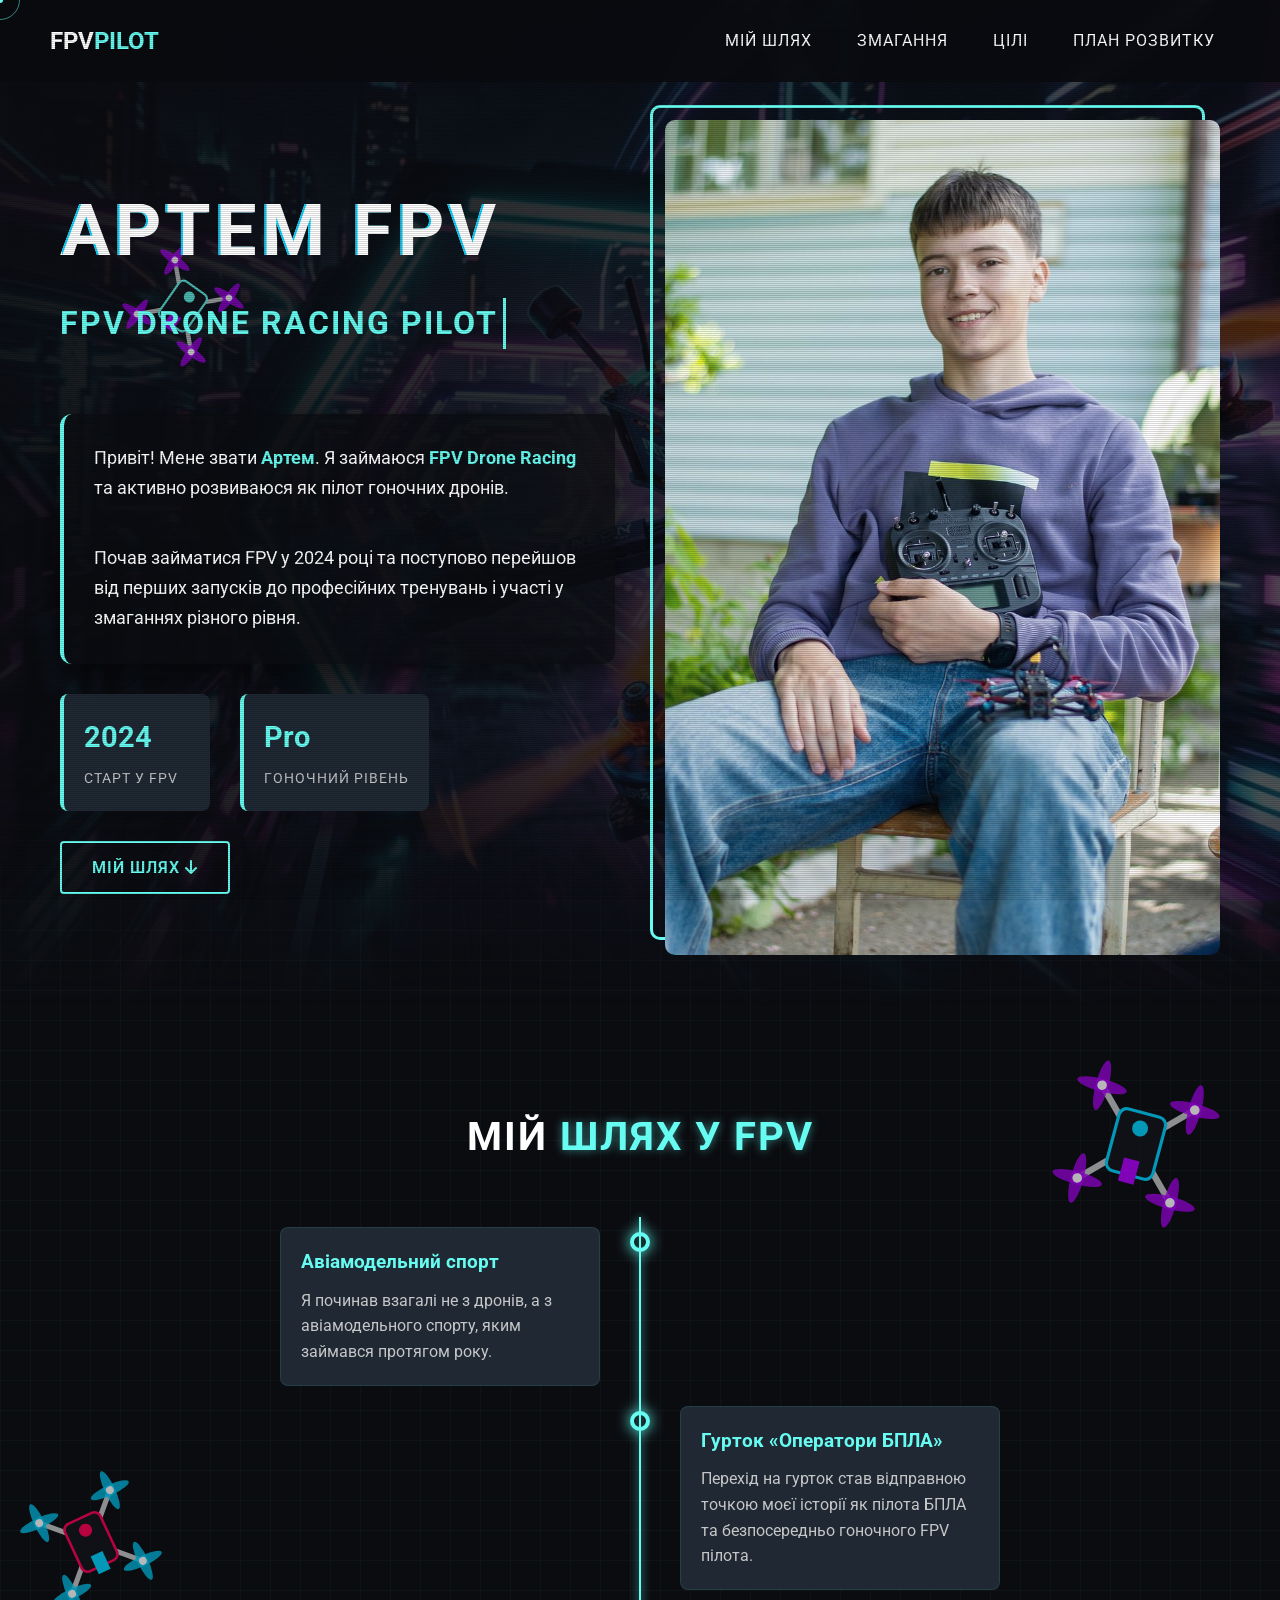
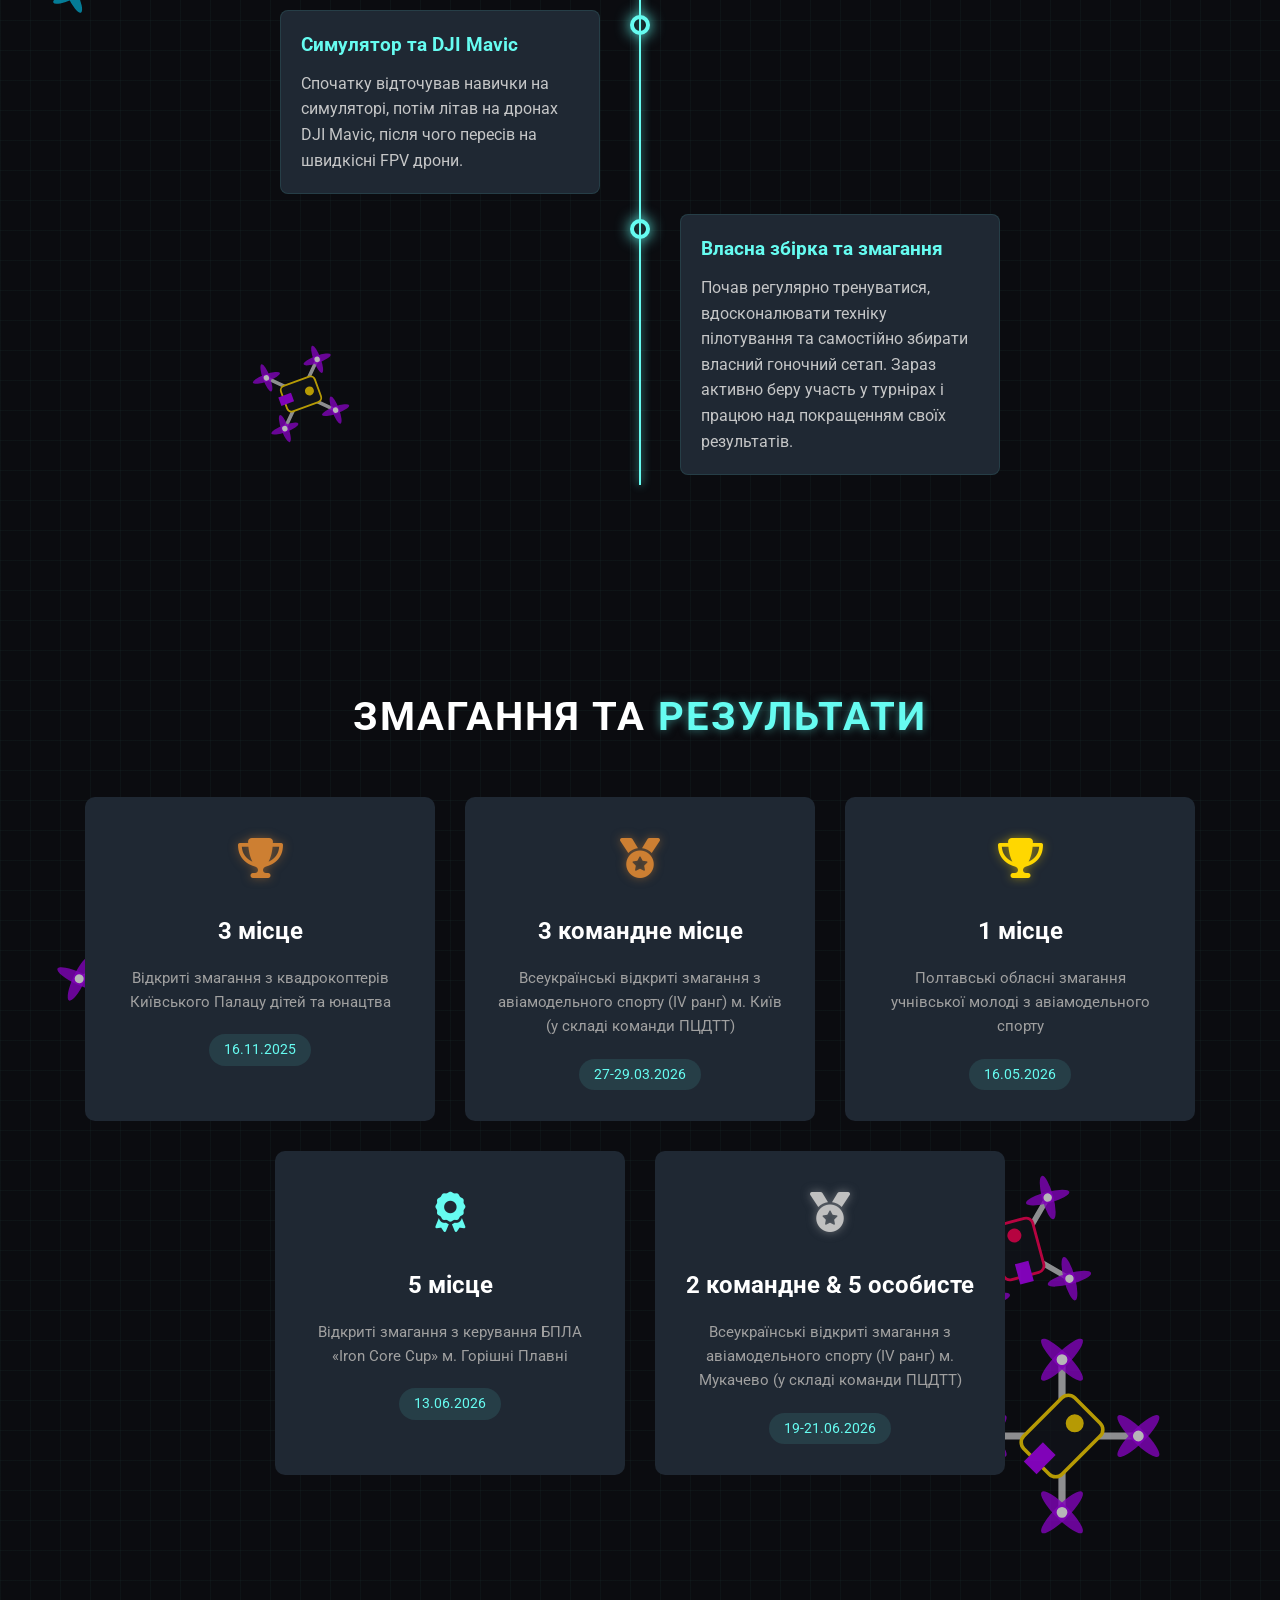
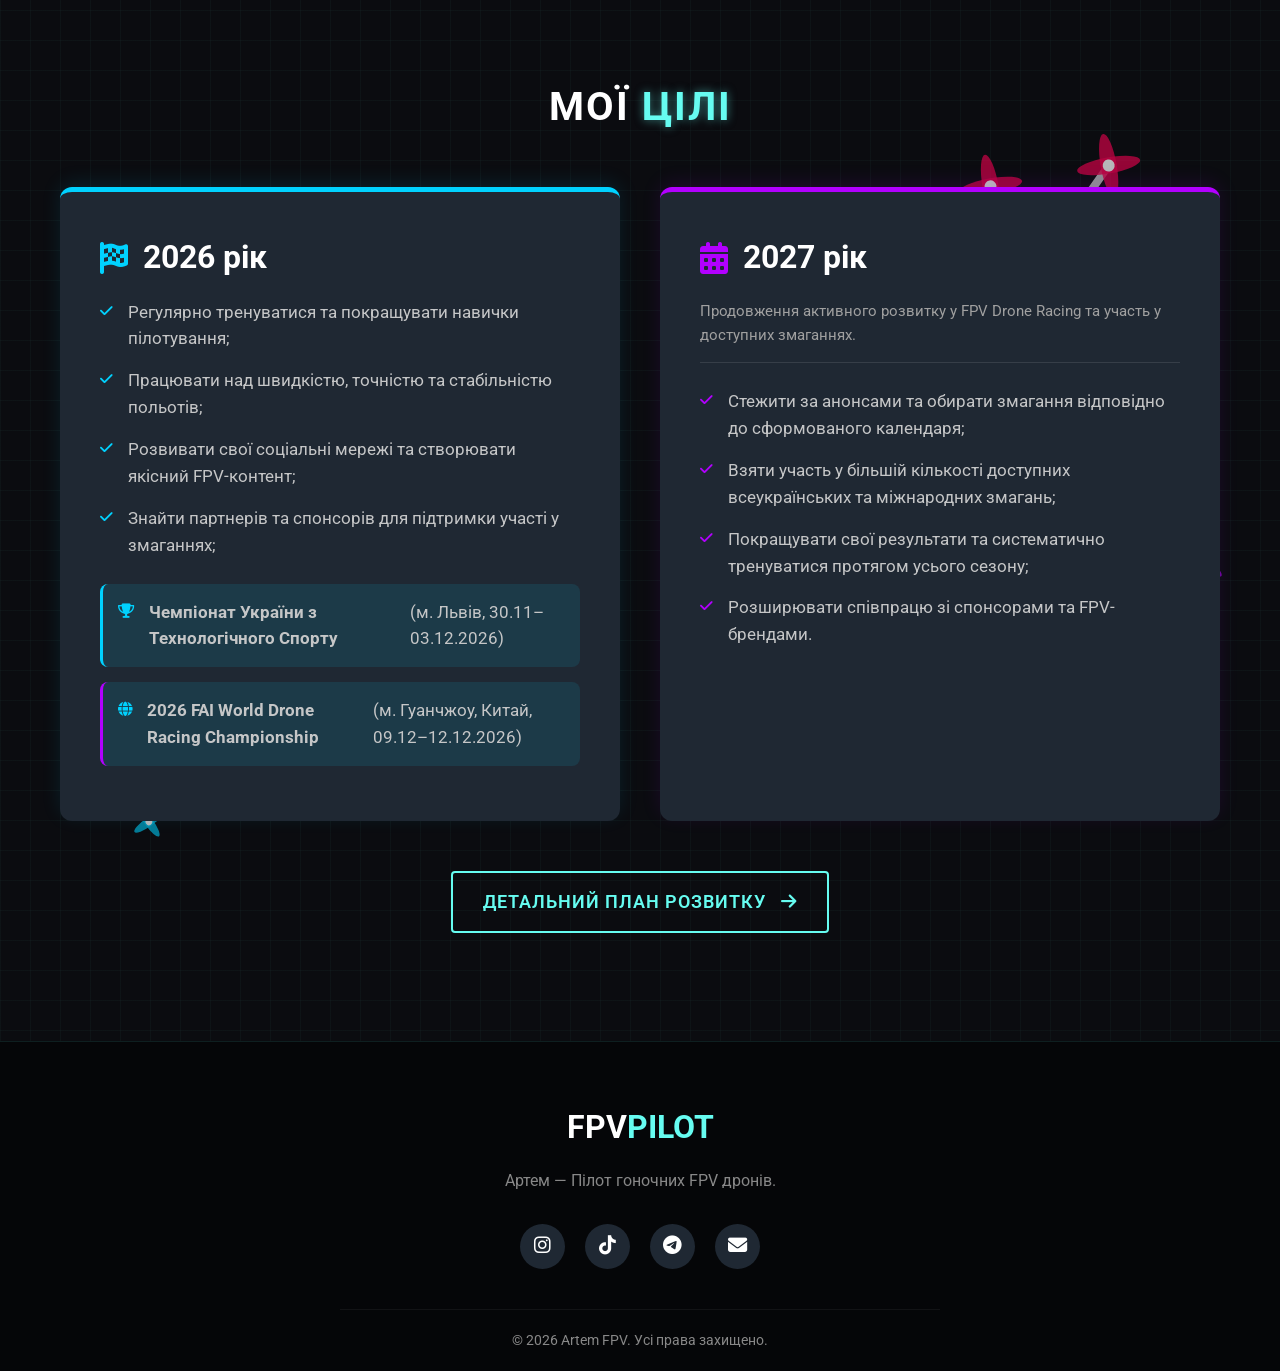
==== commit ad3da127: "index.html" ====
--- a/index.html
+++ b/index.html
@@ -7,7 +7,7 @@
     <title>Артем | FPV Drone Racing Pilot</title>
     <meta name="description"
         content="Портфоліо Артема, пілота гоночних FPV дронів. Досягнення, результати змагань та цілі на майбутнє.">
-    <link rel="stylesheet" href="style.css?v=1.1">
+    <link rel="stylesheet" href="style.css?v=1.2">
     <link href="https://fonts.googleapis.com/css2?family=Roboto:wght@300;400;700;900&display=swap" rel="stylesheet">
     <link rel="stylesheet" href="https://cdnjs.cloudflare.com/ajax/libs/font-awesome/6.4.0/css/all.min.css">
 </head>
@@ -40,29 +40,25 @@
         <div class="container hero-container">
             <div class="hero-content">
                 <div class="interactive-title" style="transform-style: preserve-3d; transition: transform 0.1s ease-out;">
-                    <h1 class="glitch cyber-title" data-text="Skyrider FPV">Skyrider FPV</h1>
+                    <h1 class="glitch cyber-title" data-text="Артем FPV">Артем FPV</h1>
                     <h2 class="cyber-subtitle">
-                        <span class="typing-effect">Портфоліо</span>
+                        <span class="typing-effect">FPV Drone Racing Pilot</span>
                     </h2>
                 </div>
 
                 <div class="hero-about-text">
-                    <p>Привіт! Мене звати <strong>Артем</strong>. Я учень 11 класу Ліцею №38 імені Івана Павловського
-                        Полтавської міської ради.</p>
-                    <p>Моє головне захоплення — <strong>FPV Drone Racing</strong>, і я активно розвиваюся як пілот
-                        гоночних дронів.</p>
-                    <p>Почав займатися FPV у 2024 році та поступово перейшов від початкового інтересу до професійних
-                        тренувань і участі у змаганнях.</p>
+                    <p>Привіт! Мене звати <strong>Артем</strong>. Я займаюся <strong>FPV Drone Racing</strong> та активно розвиваюся як пілот гоночних дронів.</p>
+                    <p>Почав займатися FPV у 2024 році та поступово перейшов від перших запусків до професійних тренувань і участі у змаганнях різного рівня.</p>
                 </div>
 
                 <div class="stats">
                     <div class="stat-box">
                         <h3>2024</h3>
-                        <span>Початок шляху</span>
+                        <span>Старт у FPV</span>
                     </div>
                     <div class="stat-box">
                         <h3>Pro</h3>
-                        <span>Тренування</span>
+                        <span>Гоночний рівень</span>
                     </div>
                 </div>
 
@@ -96,26 +92,22 @@
                 <div class="timeline-item">
                     <div class="timeline-dot"></div>
                     <div class="timeline-content">
-                        <h3>Гурток "Оператори БПЛА"</h3>
-                        <p>Перехід на гурток став відправною точкою моєї історії як пілота дронів і безпосередньо
-                            гоночного FPV пілота.</p>
-                    </div>
-                </div>
-                <div class="timeline-item">
-                    <div class="timeline-dot"></div>
-                    <div class="timeline-content">
-                        <h3>Перші польоти</h3>
-                        <p>Спочатку тренувався на симуляторі, потім літав на дронах DJI Mavic, і вже після цього пересів
-                            на справжні FPV дрони.</p>
-                    </div>
-                </div>
-                <div class="timeline-item">
-                    <div class="timeline-dot"></div>
-                    <div class="timeline-content">
-                        <h3>Власні збірки та змагання</h3>
-                        <p>Почав регулярно тренуватися, вдосконалювати техніку пілотування та збирати власні дрони.
-                            Зараз активно беру участь у різноманітних змаганнях і працюю над покращенням результатів.
-                        </p>
+                        <h3>Гурток «Оператори БПЛА»</h3>
+                        <p>Перехід на гурток став відправною точкою моєї історії як пілота БПЛА та безпосередньо гоночного FPV пілота.</p>
+                    </div>
+                </div>
+                <div class="timeline-item">
+                    <div class="timeline-dot"></div>
+                    <div class="timeline-content">
+                        <h3>Симулятор та DJI Mavic</h3>
+                        <p>Спочатку відточував навички на симуляторі, потім літав на дронах DJI Mavic, після чого пересів на швидкісні FPV дрони.</p>
+                    </div>
+                </div>
+                <div class="timeline-item">
+                    <div class="timeline-dot"></div>
+                    <div class="timeline-content">
+                        <h3>Власна збірка та змагання</h3>
+                        <p>Почав регулярно тренуватися, вдосконалювати техніку пілотування та самостійно збирати власний гоночний сетап. Зараз активно беру участь у турнірах і працюю над покращенням своїх результатів.</p>
                     </div>
                 </div>
             </div>
@@ -136,6 +128,12 @@
                     <span class="date">16.11.2025</span>
                 </div>
                 <div class="card">
+                    <div class="card-icon"><i class="fas fa-medal bronze"></i></div>
+                    <h3>3 командне місце</h3>
+                    <p>Всеукраїнські відкриті змагання з авіамодельного спорту (IV ранг) м. Київ (у складі команди ПЦДТТ)</p>
+                    <span class="date">27-29.03.2026</span>
+                </div>
+                <div class="card">
                     <div class="card-icon"><i class="fas fa-trophy gold"></i></div>
                     <h3>1 місце</h3>
                     <p>Полтавські обласні змагання учнівської молоді з авіамодельного спорту</p>
@@ -144,19 +142,13 @@
                 <div class="card">
                     <div class="card-icon"><i class="fas fa-award"></i></div>
                     <h3>5 місце</h3>
-                    <p>Відкриті змагання з керування БПЛА “Iron Core Cup” м.Горішні Плавні</p>
+                    <p>Відкриті змагання з керування БПЛА «Iron Core Cup» м. Горішні Плавні</p>
                     <span class="date">13.06.2026</span>
                 </div>
                 <div class="card">
-                    <div class="card-icon"><i class="fas fa-medal bronze"></i></div>
-                    <h3>3 командне місце</h3>
-                    <p>Всеукраїнські відкриті змагання з авіамодельного спорту (IV ранг) м.Київ</p>
-                    <span class="date">27-29.03.2026</span>
-                </div>
-                <div class="card">
                     <div class="card-icon"><i class="fas fa-medal silver"></i></div>
-                    <h3>2 командне місце & 5 в особистому</h3>
-                    <p>Всеукраїнські відкриті змагання з авіамодельного спорту (IV ранг) м.Мукачево</p>
+                    <h3>2 командне & 5 особисте</h3>
+                    <p>Всеукраїнські відкриті змагання з авіамодельного спорту (IV ранг) м. Мукачево (у складі команди ПЦДТТ)</p>
                     <span class="date">19-21.06.2026</span>
                 </div>
             </div>
@@ -175,31 +167,30 @@
                         <h3><i class="fas fa-flag-checkered"></i> 2026 рік</h3>
                     </div>
                     <ul class="goal-list">
-                        <li><i class="fas fa-check"></i> Регулярно тренуватися та покращувати навички пілотування</li>
-                        <li><i class="fas fa-check"></i> Працювати над швидкістю, точністю та стабільністю польотів</li>
-                        <li><i class="fas fa-check"></i> Розвивати свої соціальні мережі та FPV-контент</li>
-                        <li><i class="fas fa-check"></i> Знайти партнерів для підтримки участі у змаганнях</li>
-                        <li class="highlight"><i class="fas fa-plane-departure"></i> <strong>Drone Racing Slovakia
-                                Championship 2026 (10.10.2026)</strong></li>
+                        <li><i class="fas fa-check"></i> Регулярно тренуватися та покращувати навички пілотування;</li>
+                        <li><i class="fas fa-check"></i> Працювати над швидкістю, точністю та стабільністю польотів;</li>
+                        <li><i class="fas fa-check"></i> Розвивати свої соціальні мережі та створювати якісний FPV-контент;</li>
+                        <li><i class="fas fa-check"></i> Знайти партнерів та спонсорів для підтримки участі у змаганнях;</li>
+                        <li class="highlight"><i class="fas fa-trophy"></i> <strong>Чемпіонат України з Технологічного Спорту</strong> (м. Львів, 30.11–03.12.2026)</li>
+                        <li class="highlight" style="margin-top: 10px; border-left-color: var(--neon-purple);"><i class="fas fa-globe"></i> <strong>2026 FAI World Drone Racing Championship</strong> (м. Гуанчжоу, Китай, 09.12–12.12.2026)</li>
                     </ul>
                 </div>
                 <div class="goal-box year-2027">
                     <div class="goal-header">
                         <h3><i class="fas fa-calendar-alt"></i> 2027 рік</h3>
-                        <p class="goal-subtitle">Продовження активного розвитку у FPV та участь у доступних змаганнях.
-                        </p>
+                        <p class="goal-subtitle">Продовження активного розвитку у FPV Drone Racing та участь у доступних змаганнях.</p>
                     </div>
                     <ul class="goal-list">
-                        <li><i class="fas fa-check"></i> Взяти участь у більшій кількості доступних змагань</li>
-                        <li><i class="fas fa-check"></i> Покращувати свої результати</li>
-                        <li><i class="fas fa-check"></i> Систематично тренуватися протягом сезону</li>
-                        <li><i class="fas fa-check"></i> Розширювати співпрацю зі спонсорами та FPV-брендами</li>
+                        <li><i class="fas fa-check"></i> Стежити за анонсами та обирати змагання відповідно до сформованого календаря;</li>
+                        <li><i class="fas fa-check"></i> Взяти участь у більшій кількості доступних всеукраїнських та міжнародних змагань;</li>
+                        <li><i class="fas fa-check"></i> Покращувати свої результати та систематично тренуватися протягом усього сезону;</li>
+                        <li><i class="fas fa-check"></i> Розширювати співпрацю зі спонсорами та FPV-брендами.</li>
                     </ul>
                 </div>
             </div>
             
             <div style="text-align: center; margin-top: 50px;">
-                <a href="plan.html" class="btn primary-btn" style="font-size: 1.1rem; padding: 15px 30px;">Перейти до плану розвитку <i class="fas fa-arrow-right" style="margin-left: 10px;"></i></a>
+                <a href="plan.html" class="btn primary-btn" style="font-size: 1.1rem; padding: 15px 30px;">Детальний план розвитку <i class="fas fa-arrow-right" style="margin-left: 10px;"></i></a>
             </div>
         </div>
     </section>
@@ -221,4 +212,4 @@
     <script src="script.js"></script>
 </body>
 
-</html>+</html>
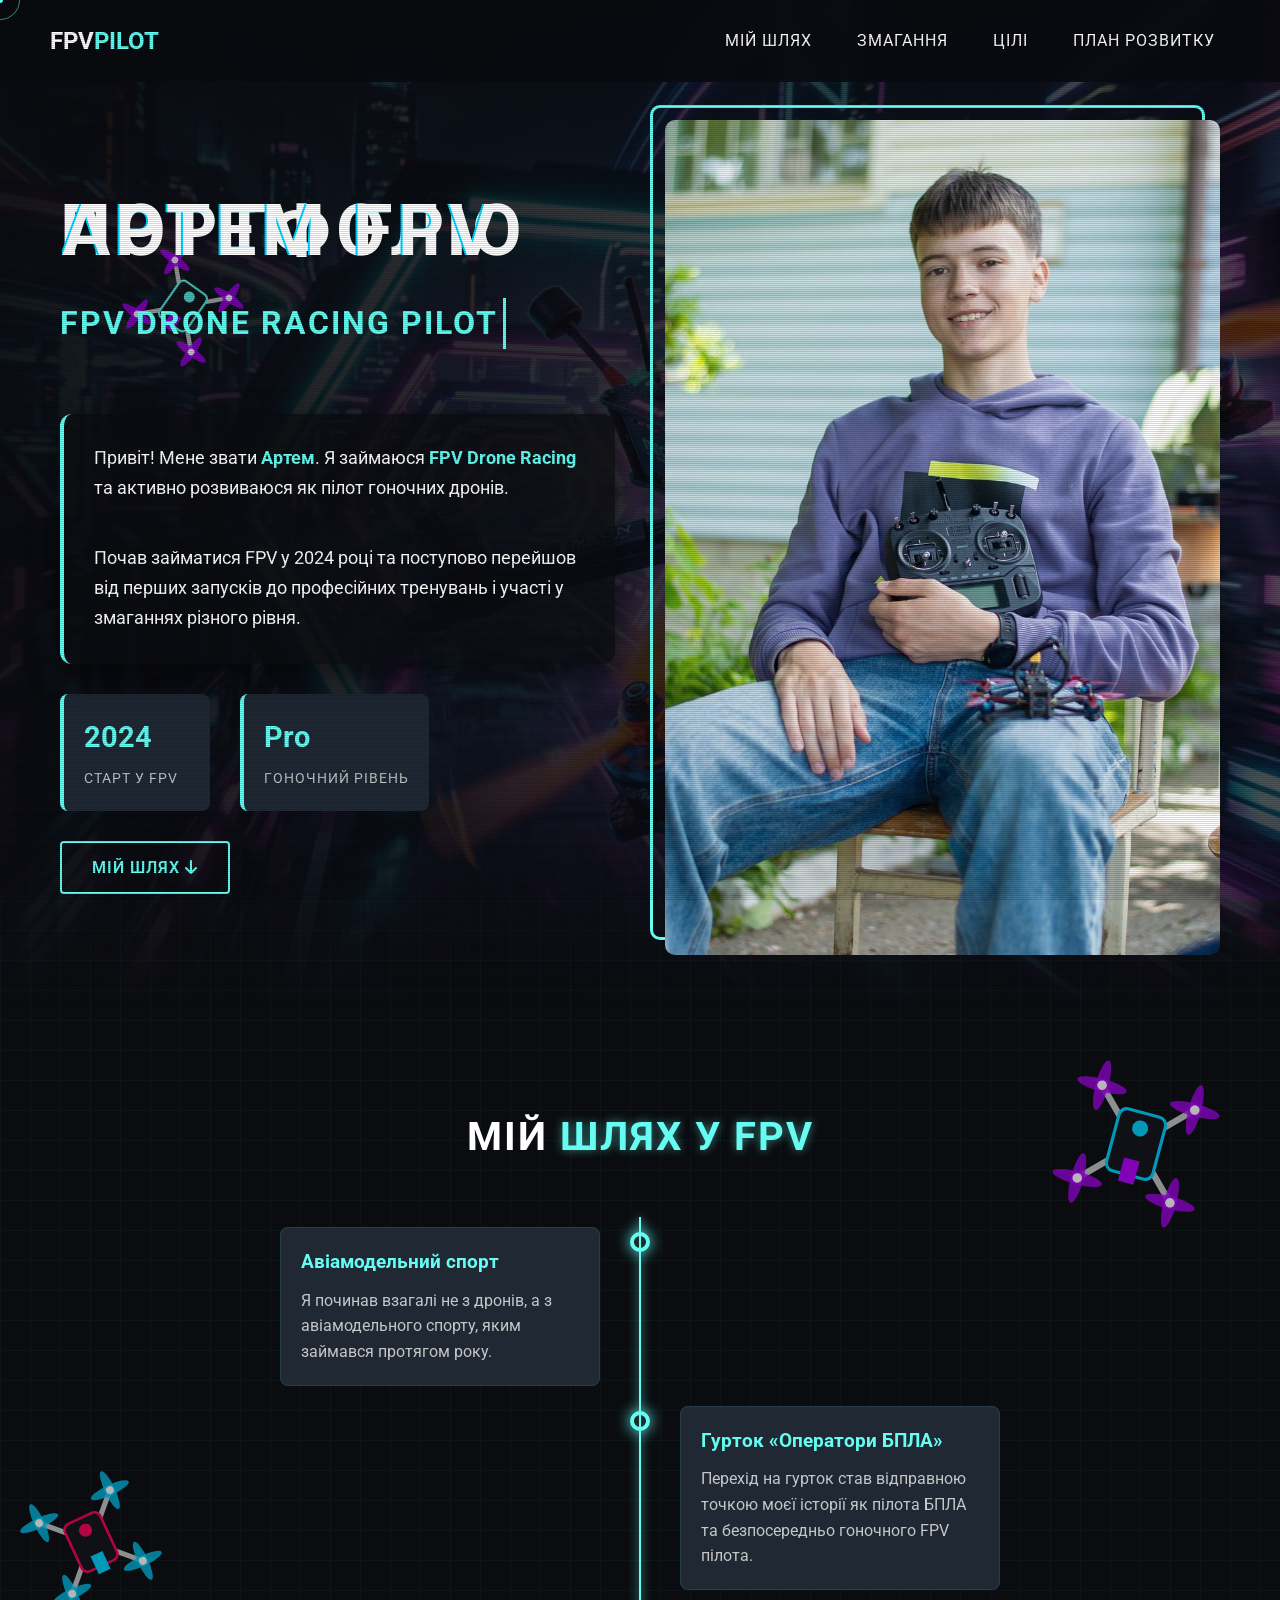
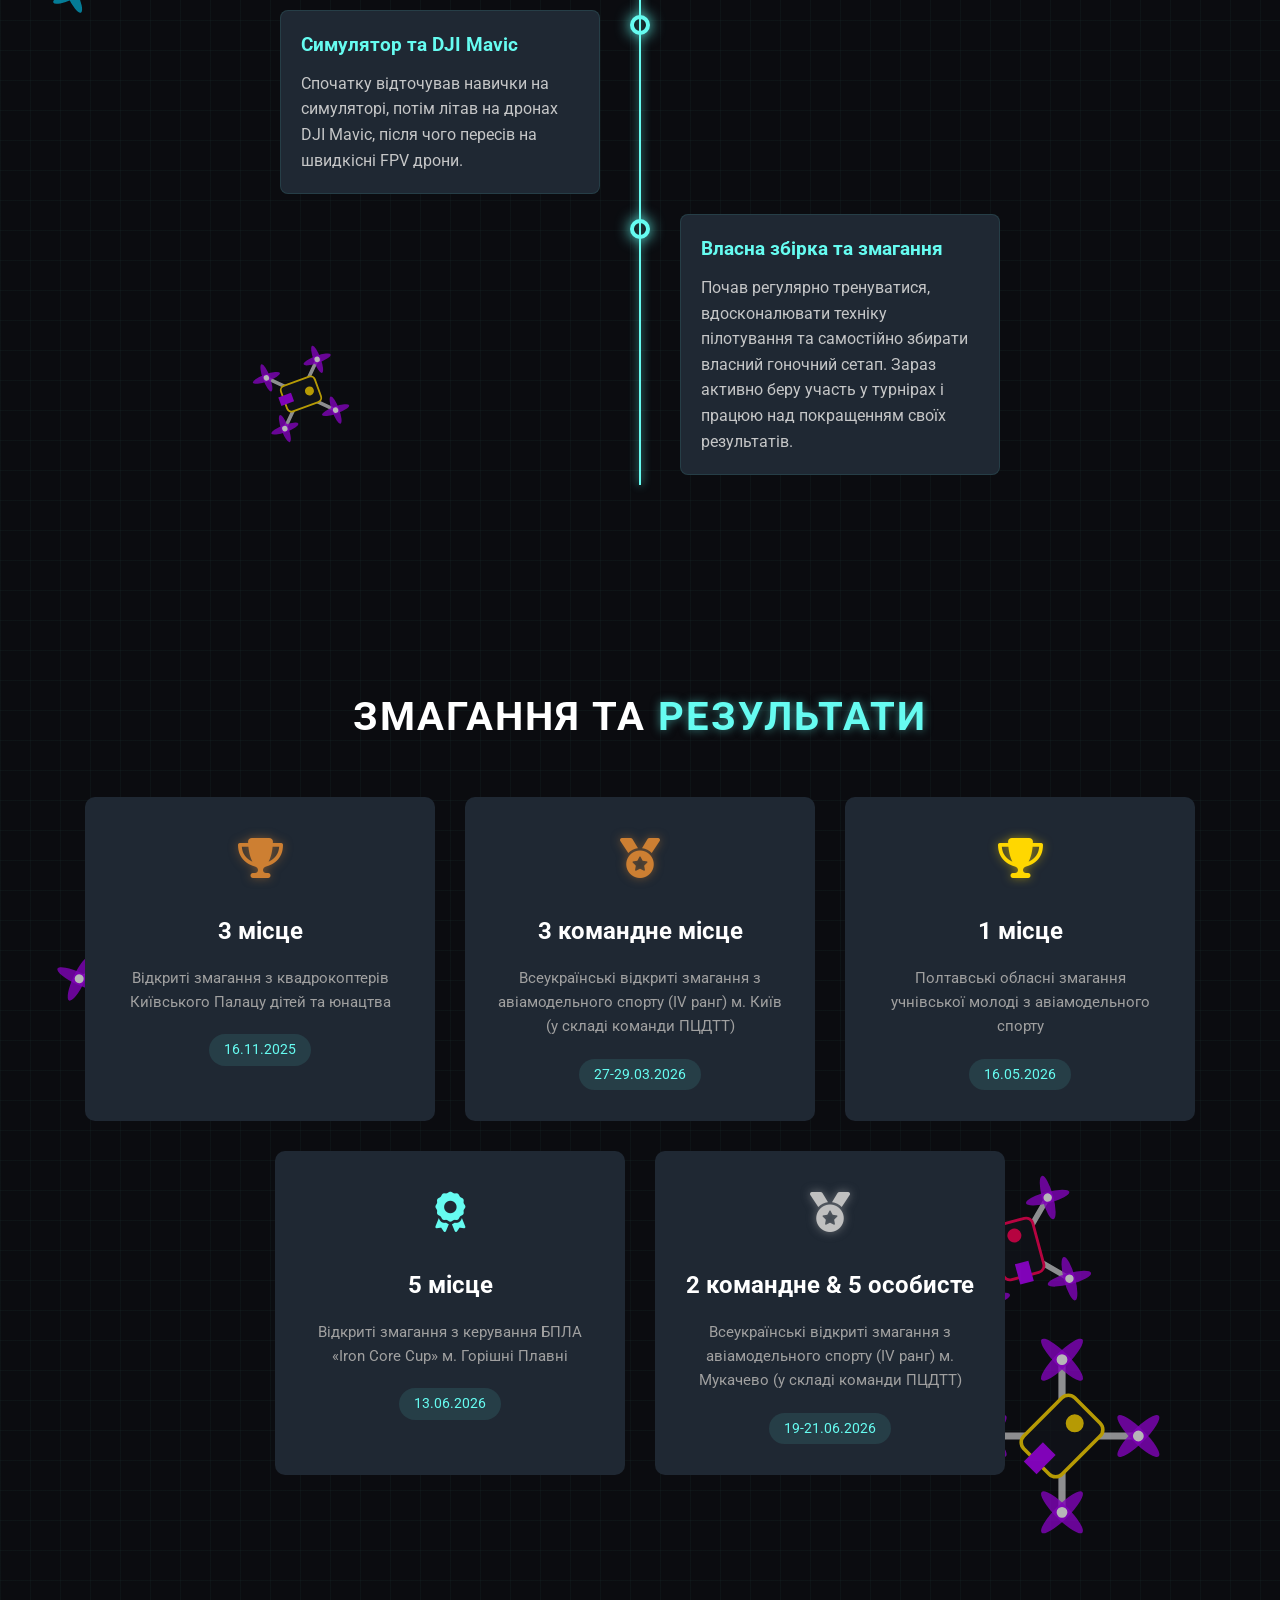
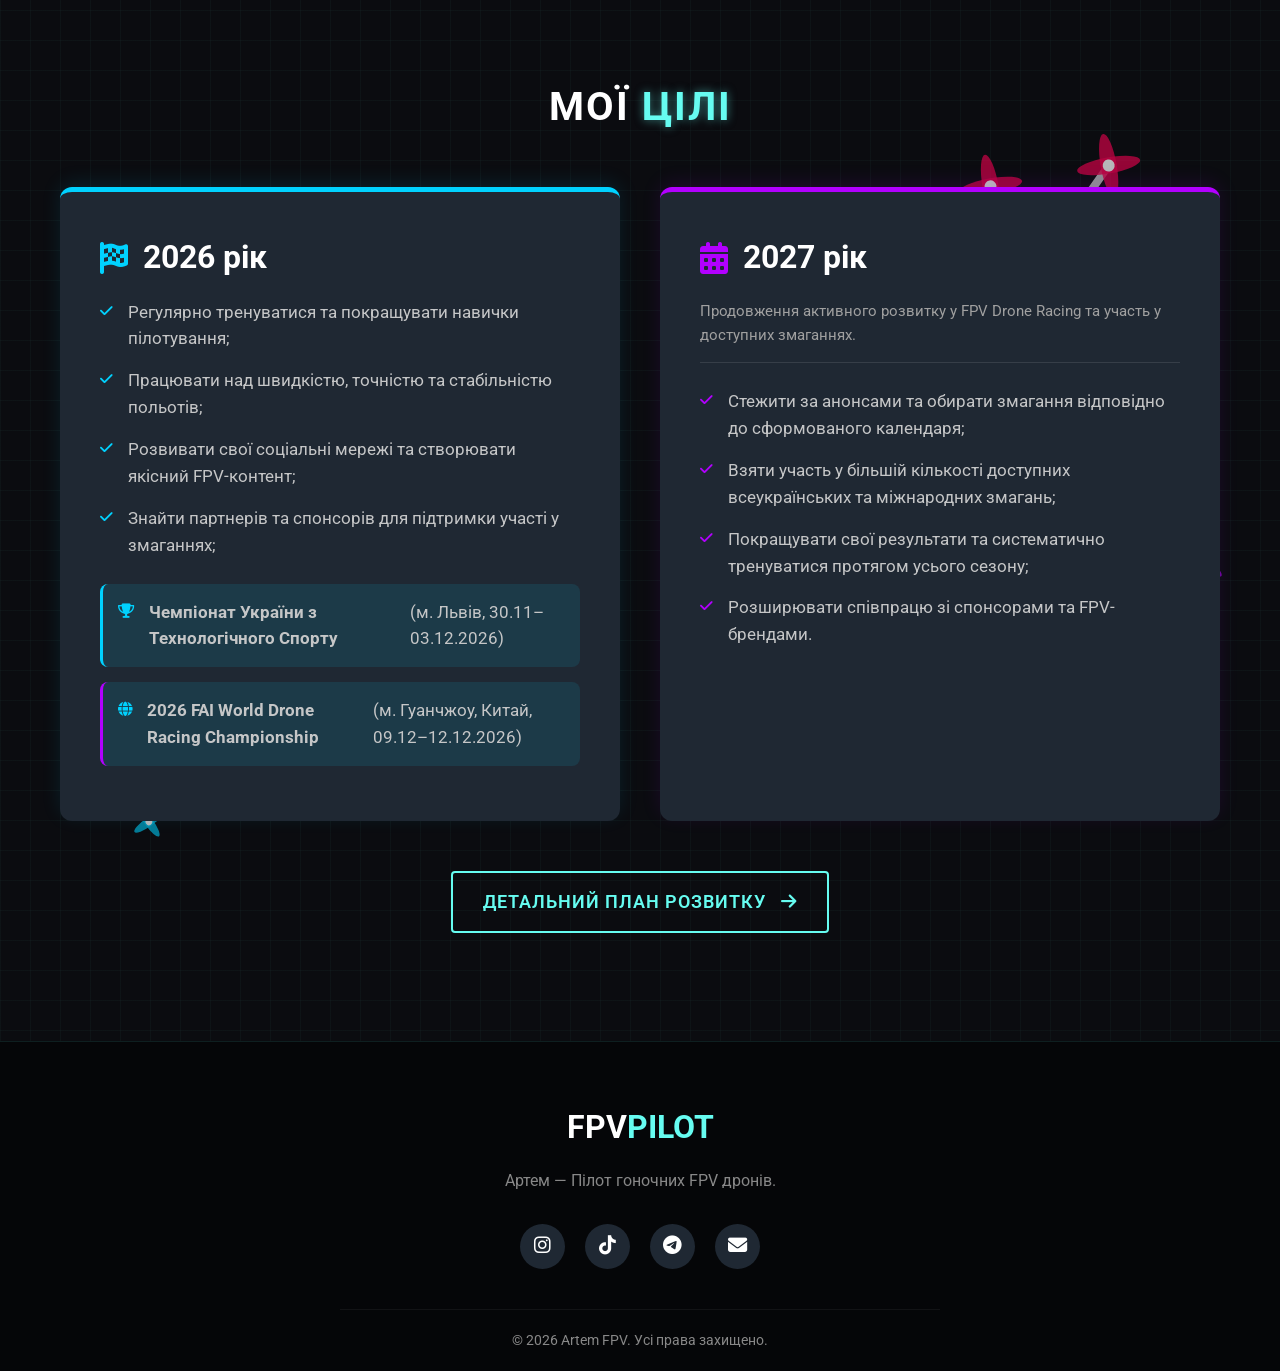
==== commit 0aaae6bb: "index.html" ====
--- a/index.html
+++ b/index.html
@@ -32,7 +32,7 @@
         <div class="hamburger">
             <i class="fas fa-bars"></i>
         </div>
-    </nav>
+    </nav> 
 
     <header class="hero" id="home">
         <div class="hero-overlay"></div>
@@ -40,7 +40,7 @@
         <div class="container hero-container">
             <div class="hero-content">
                 <div class="interactive-title" style="transform-style: preserve-3d; transition: transform 0.1s ease-out;">
-                    <h1 class="glitch cyber-title" data-text="Артем FPV">Артем FPV</h1>
+                    <h1 class="glitch cyber-title" data-text="Артем FPV">Портфоліо</h1>
                     <h2 class="cyber-subtitle">
                         <span class="typing-effect">FPV Drone Racing Pilot</span>
                     </h2>
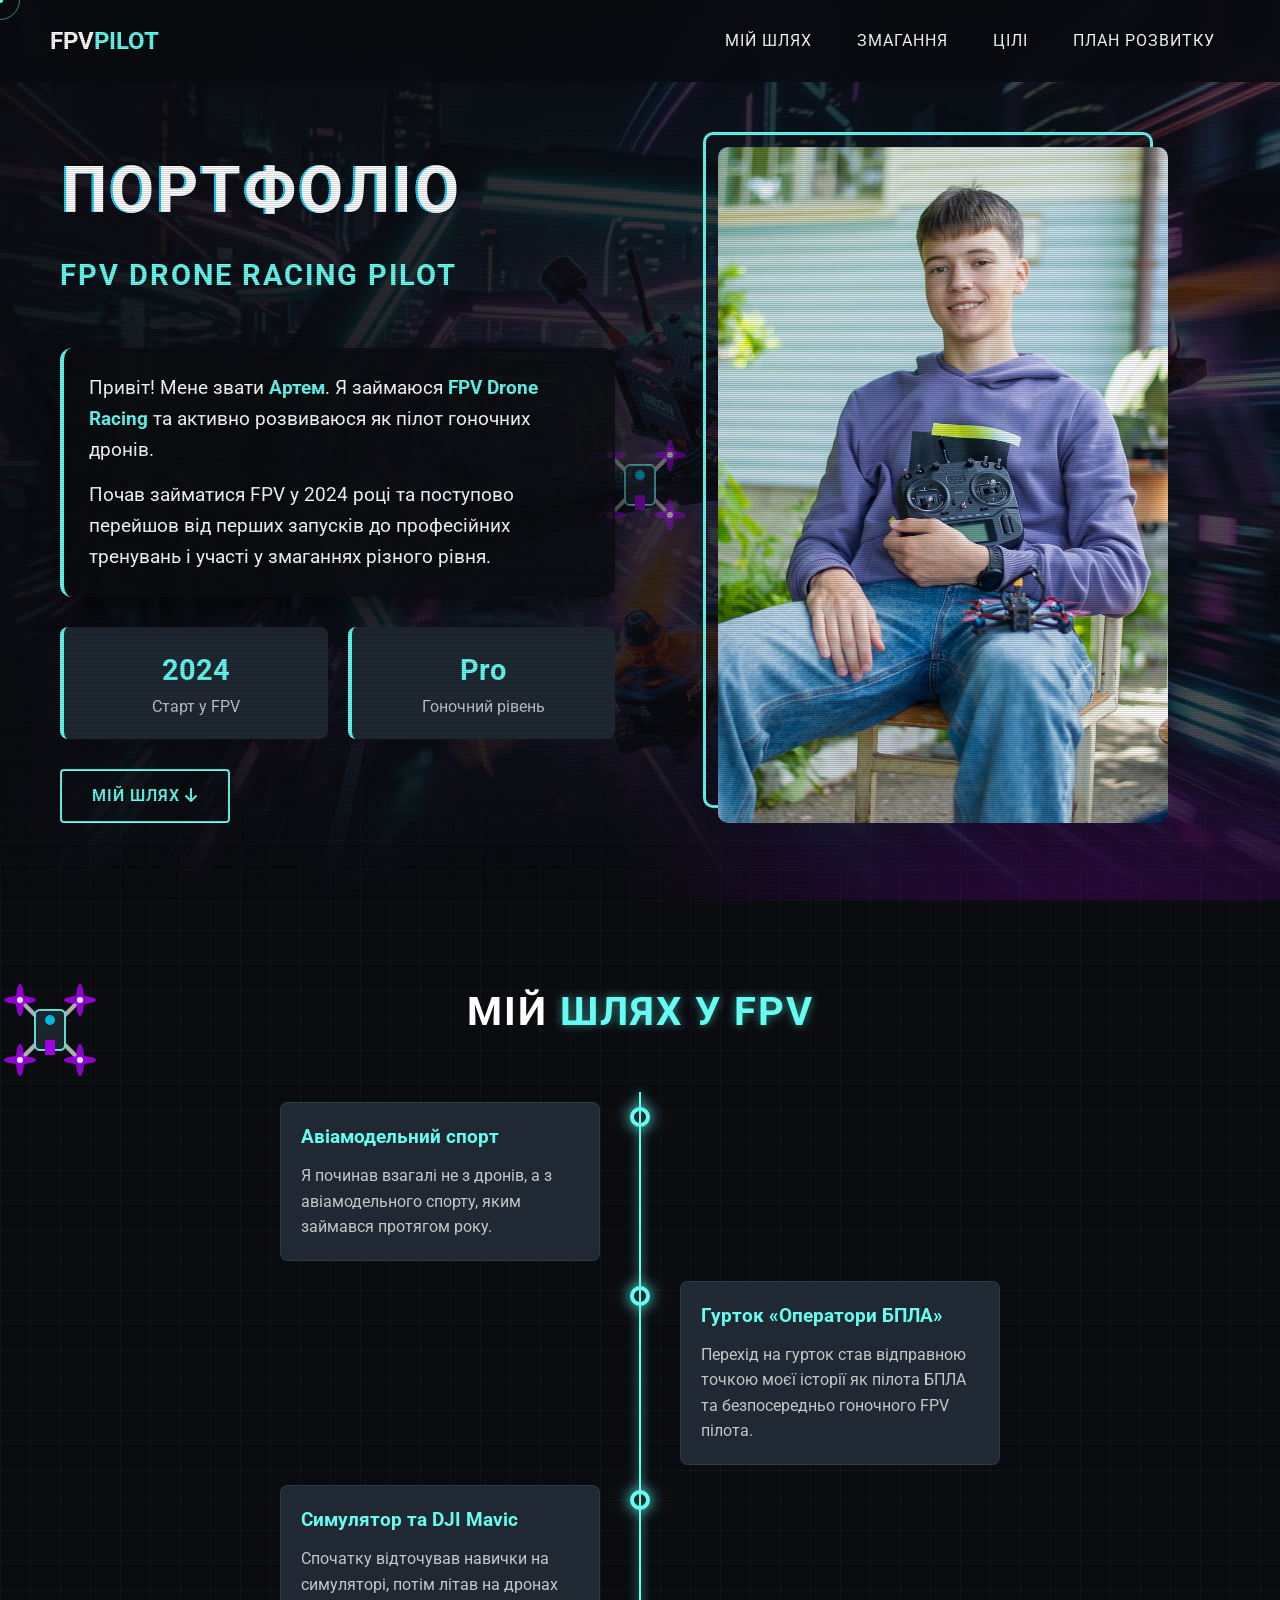
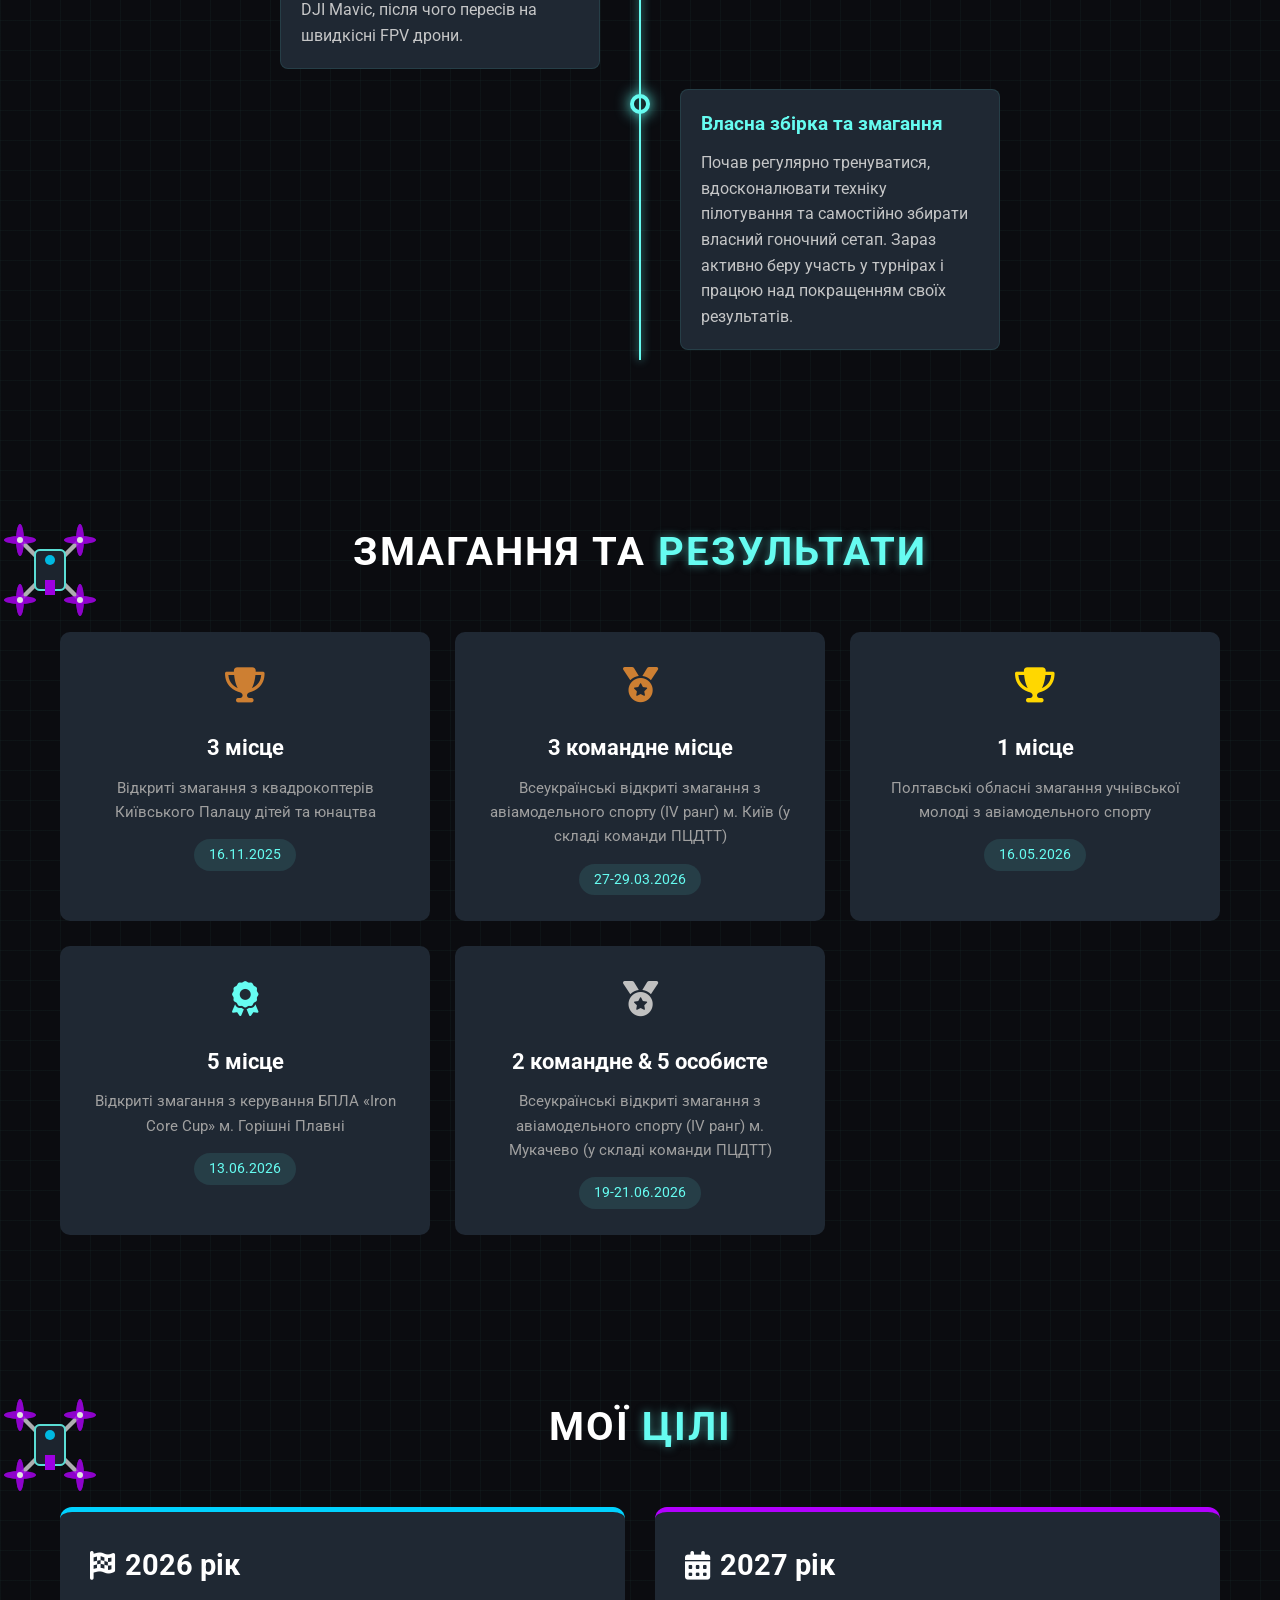
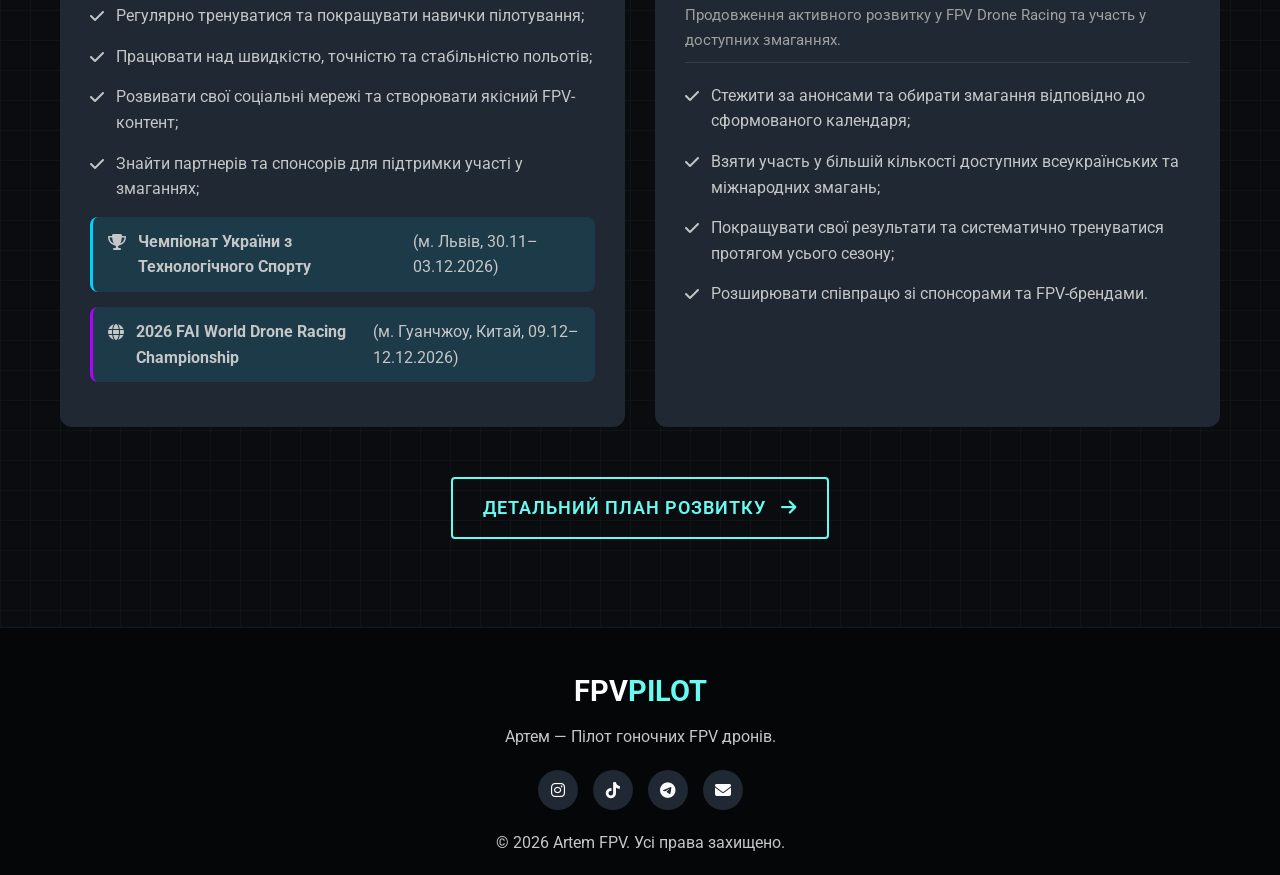
==== commit 1dad81f0: "index.html" ====
--- a/index.html
+++ b/index.html
@@ -40,7 +40,7 @@
         <div class="container hero-container">
             <div class="hero-content">
                 <div class="interactive-title" style="transform-style: preserve-3d; transition: transform 0.1s ease-out;">
-                    <h1 class="glitch cyber-title" data-text="Артем FPV">Портфоліо</h1>
+                    <h1 class="glitch cyber-title" data-text="Портфоліо">Портфоліо</h1>
                     <h2 class="cyber-subtitle">
                         <span class="typing-effect">FPV Drone Racing Pilot</span>
                     </h2>
--- a/style.css
+++ b/style.css
@@ -234,45 +234,6 @@
     anchor-name: --nav-indicator;
 }
 
-.nav-links::before,
-.nav-links::after {
-    content: "";
-    position: absolute;
-    position-anchor: --nav-indicator;
-    top: calc(anchor(bottom) - 4px);
-    right: calc(anchor(right) + 1rem);
-    bottom: anchor(bottom);
-    left: calc(anchor(left) + 1rem);
-    transition: 500ms;
-    transition-timing-function: linear(
-        0, 0.008 1.1%, 0.031 2.2%, 0.129 4.8%, 0.257 7.2%, 0.671 14.2%,
-        0.789 16.5%, 0.881 18.6%, 0.957 20.7%, 1.019 22.9%, 1.063 25.1%,
-        1.094 27.4%, 1.114 30.7%, 1.112 34.5%, 1.018 49.9%, 0.99 59.1%, 1
-    );
-    z-index: -1;
-    border-radius: 40% 60% 60% 40% / 70% 30% 70% 30%;
-    pointer-events: none;
-    animation: blob-morph 3s infinite alternate ease-in-out;
-}
-
-@keyframes blob-morph {
-    0% { border-radius: 40% 60% 60% 40% / 70% 30% 70% 30%; }
-    100% { border-radius: 60% 40% 30% 70% / 60% 30% 70% 40%; }
-}
-
-.nav-links::after {
-    backdrop-filter: blur(2px);
-    background-color: rgba(102, 252, 241, 0.2);
-}
-
-.nav-links:has(a:hover, a:focus-visible)::before,
-.nav-links:has(a:hover, a:focus-visible)::after {
-    top: anchor(top);
-    right: anchor(right);
-    bottom: anchor(bottom);
-    left: anchor(left);
-}
-
 .hamburger {
     display: none;
     font-size: 1.5rem;
@@ -322,22 +283,25 @@
 
 .hero-about-text {
     margin: 30px 0;
-    font-size: 1.35rem; /* Larger font size as requested */
-    color: #fff; /* Brighter text color */
-    background: rgba(11, 12, 16, 0.75); /* Dark semi-transparent background */
-    backdrop-filter: blur(10px); /* Glassmorphism effect */
-    padding: 30px;
+    font-size: 1.2rem;
+    color: #fff;
+    background: rgba(11, 12, 16, 0.85);
+    backdrop-filter: blur(10px);
+    padding: 25px;
     border-radius: 12px;
-    border-left: 4px solid var(--primary-color); /* Highlight border */
-    box-shadow: 0 10px 30px rgba(0, 0, 0, 0.5); /* Depth shadow */
-}
+    border-left: 4px solid var(--primary-color);
+    box-shadow: 0 10px 30px rgba(0, 0, 0, 0.5);
+}
+
 .hero-about-text p {
-    margin-bottom: 20px;
-    line-height: 1.7;
-}
+    margin-bottom: 15px;
+    line-height: 1.6;
+}
+
 .hero-about-text p:last-child {
     margin-bottom: 0;
 }
+
 .hero-about-text strong {
     color: var(--primary-color);
 }
@@ -350,10 +314,10 @@
 }
 
 .hero h1 {
-    font-size: 5rem;
+    font-size: 4rem;
     margin-bottom: 10px;
     text-transform: uppercase;
-    letter-spacing: 5px;
+    letter-spacing: 3px;
     color: #fff;
     position: relative;
 }
@@ -362,6 +326,7 @@
 .glitch {
     position: relative;
 }
+
 .glitch::before, .glitch::after {
     content: attr(data-text);
     position: absolute;
@@ -371,12 +336,14 @@
     height: 100%;
     background: transparent;
 }
+
 .glitch::before {
     left: 2px;
     text-shadow: -2px 0 var(--neon-blue);
     clip: rect(24px, 550px, 90px, 0);
     animation: glitch-anim 3s infinite linear alternate-reverse;
 }
+
 .glitch::after {
     left: -2px;
     text-shadow: -2px 0 var(--neon-purple);
@@ -393,63 +360,23 @@
     100% { clip: rect(15px, 9999px, 11px, 0); }
 }
 
-.hero h2 {
-    font-size: 1.5rem;
-    color: var(--primary-color);
-    margin-bottom: 20px;
-    letter-spacing: 2px;
-}
-
-/* Cyber Title Interactivity */
 .cyber-title {
-    font-size: 4.5rem !important;
+    font-size: 4rem !important;
     color: #fff;
     transition: all 0.3s ease;
-    cursor: crosshair;
     display: inline-block;
 }
 
-.cyber-title:hover {
-    color: var(--primary-color);
-    text-shadow: 0 0 10px var(--neon-blue), 0 0 20px var(--neon-blue), 0 0 40px var(--neon-purple);
-    transform: scale(1.02) rotate(-1deg);
-}
-
-/* Typing Effect */
 .cyber-subtitle {
     display: inline-block;
     position: relative;
-    font-size: 2rem !important;
-    color: var(--primary-color);
-    margin-bottom: 25px;
+    font-size: 1.8rem !important;
+    color: var(--primary-color);
+    margin-bottom: 20px;
     font-family: var(--font-heading);
     font-weight: 700;
-    letter-spacing: 4px;
+    letter-spacing: 2px;
     text-transform: uppercase;
-}
-
-.typing-effect {
-    display: inline-block;
-    overflow: hidden;
-    white-space: nowrap;
-    border-right: 3px solid var(--primary-color);
-    animation: typing 2s steps(30, end) forwards, blink-caret 0.75s step-end infinite;
-    padding-right: 5px;
-}
-
-@keyframes typing {
-    0% { width: 0; }
-    100% { width: 100%; }
-}
-
-@keyframes blink-caret {
-    from, to { border-color: transparent; }
-    50% { border-color: var(--primary-color); }
-}
-
-.hero p {
-    font-size: 1.1rem;
-    margin-bottom: 40px;
 }
 
 .btn {
@@ -493,25 +420,15 @@
 
 /* Sections General */
 section {
-    padding: 100px 0;
-    position: relative;
-    /* overflow: hidden removed so drones can fly freely across borders */
+    padding: 80px 0;
+    position: relative;
 }
 
 /* About Section */
-.about {
-    background-color: transparent;
-}
-
-.about-content {
-    display: flex;
-    align-items: center;
-    gap: 50px;
-}
-
 .about-image {
-    flex: 1;
-    position: relative;
+    position: relative;
+    max-width: 450px;
+    margin: 0 auto;
 }
 
 .about-image img {
@@ -520,13 +437,6 @@
     display: block;
     position: relative;
     z-index: 2;
-    filter: grayscale(20%);
-    transition: var(--transition);
-}
-
-.about-image:hover img {
-    filter: grayscale(0%);
-    transform: scale(1.02);
 }
 
 .image-border {
@@ -538,31 +448,11 @@
     border: 3px solid var(--primary-color);
     border-radius: 10px;
     z-index: 1;
-    transition: var(--transition);
-}
-
-.about-image:hover .image-border {
-    top: -20px;
-    left: -20px;
-    box-shadow: -10px -10px 30px rgba(102, 252, 241, 0.2);
-}
-
-.about-text {
-    flex: 1;
-}
-
-.about-text p {
-    margin-bottom: 20px;
-    font-size: 1.1rem;
-}
-
-.about-text strong {
-    color: #fff;
 }
 
 .stats {
     display: flex;
-    gap: 30px;
+    gap: 20px;
     margin-top: 30px;
 }
 
@@ -571,26 +461,16 @@
     padding: 20px;
     border-radius: 8px;
     border-left: 4px solid var(--primary-color);
-    min-width: 150px;
+    flex: 1;
+    text-align: center;
 }
 
 .stat-box h3 {
     font-size: 1.8rem;
     color: var(--primary-color);
-    margin-bottom: 5px;
-}
-
-.stat-box span {
-    font-size: 0.9rem;
-    text-transform: uppercase;
-    letter-spacing: 1px;
 }
 
 /* Journey Section */
-.journey {
-    background: transparent;
-}
-
 .timeline {
     position: relative;
     max-width: 800px;
@@ -612,7 +492,6 @@
 .timeline-item {
     padding: 10px 40px;
     position: relative;
-    background-color: inherit;
     width: 50%;
     opacity: 0;
     transform: translateY(30px);
@@ -655,16 +534,8 @@
 .timeline-content {
     padding: 20px;
     background: var(--secondary-color);
-    position: relative;
     border-radius: 8px;
     border: 1px solid rgba(102, 252, 241, 0.1);
-    transition: var(--transition);
-}
-
-.timeline-item:hover .timeline-content {
-    box-shadow: 0 0 20px rgba(102, 252, 241, 0.2);
-    transform: translateY(-5px);
-    border-color: rgba(102, 252, 241, 0.5);
 }
 
 .timeline-content h3 {
@@ -673,96 +544,40 @@
 }
 
 /* Competitions Section */
-.competitions {
-    background-color: transparent;
-}
-
 .cards-grid {
-    display: flex;
-    flex-wrap: wrap;
-    justify-content: center;
-    gap: 30px;
+    display: grid;
+    grid-template-columns: repeat(auto-fit, minmax(280px, 1fr));
+    gap: 25px;
 }
 
 .card {
     background: var(--secondary-color);
-    padding: 30px;
+    padding: 25px;
     border-radius: 10px;
     text-align: center;
     position: relative;
-    overflow: hidden;
+    border: 1px solid transparent;
     transition: var(--transition);
-    border: 1px solid transparent;
-    flex: 1 1 300px;
-    max-width: 350px;
-}
-
-.card::before {
-    content: '';
-    position: absolute;
-    top: -50%;
-    left: -50%;
-    width: 200%;
-    height: 200%;
-    background: radial-gradient(circle, rgba(102,252,241,0.1) 0%, transparent 70%);
-    opacity: 0;
-    transition: var(--transition);
-    pointer-events: none;
-}
-
-.card:hover {
-    transform: translateY(-10px);
-    border-color: var(--primary-dark);
-    box-shadow: 0 10px 30px rgba(0,0,0,0.5), 0 0 15px var(--neon-purple);
-}
-
-.card::after {
-    content: '';
-    position: absolute;
-    top: -10%;
-    left: 0;
-    width: 100%;
-    height: 3px;
-    background: var(--primary-color);
-    box-shadow: 0 0 10px var(--primary-color), 0 0 20px var(--neon-blue);
-    opacity: 0;
-    pointer-events: none;
-    z-index: 2;
-}
-
-.card:hover::after {
-    animation: scan-down 1.5s ease-in-out infinite;
-}
-
-@keyframes scan-down {
-    0% { top: -10%; opacity: 0; }
-    10% { opacity: 1; }
-    90% { opacity: 1; }
-    100% { top: 110%; opacity: 0; }
-}
-
-.card:hover::before {
-    opacity: 1;
 }
 
 .card-icon {
-    font-size: 2.5rem;
-    margin-bottom: 20px;
-}
-
-.gold { color: #ffd700; text-shadow: 0 0 10px rgba(255, 215, 0, 0.5); }
-.silver { color: #c0c0c0; text-shadow: 0 0 10px rgba(192, 192, 192, 0.5); }
-.bronze { color: #cd7f32; text-shadow: 0 0 10px rgba(205, 127, 50, 0.5); }
+    font-size: 2.2rem;
+    margin-bottom: 15px;
+}
+
+.gold { color: #ffd700; }
+.silver { color: #c0c0c0; }
+.bronze { color: #cd7f32; }
 .card-icon i:not(.gold):not(.silver):not(.bronze) { color: var(--primary-color); }
 
 .card h3 {
-    font-size: 1.5rem;
-    margin-bottom: 15px;
+    font-size: 1.4rem;
+    margin-bottom: 10px;
 }
 
 .card p {
     font-size: 0.95rem;
-    margin-bottom: 20px;
+    margin-bottom: 15px;
     color: #a0a0a0;
 }
 
@@ -773,17 +588,12 @@
     color: var(--primary-color);
     border-radius: 20px;
     font-size: 0.85rem;
-    font-family: var(--font-heading);
 }
 
 /* Goals Section */
-.goals {
-    background: transparent;
-}
-
 .goals-wrapper {
     display: flex;
-    gap: 40px;
+    gap: 30px;
     flex-wrap: wrap;
 }
 
@@ -792,37 +602,30 @@
     min-width: 300px;
     background: var(--secondary-color);
     border-radius: 12px;
-    padding: 40px;
-    position: relative;
-    z-index: 1;
+    padding: 30px;
 }
 
 .year-2026 {
     border-top: 5px solid var(--neon-blue);
-    box-shadow: 0 -5px 20px rgba(0, 210, 255, 0.1);
 }
 
 .year-2027 {
     border-top: 5px solid var(--neon-purple);
-    box-shadow: 0 -5px 20px rgba(178, 0, 255, 0.1);
 }
 
 .goal-header h3 {
-    font-size: 2rem;
+    font-size: 1.8rem;
     margin-bottom: 15px;
     display: flex;
     align-items: center;
-    gap: 15px;
-}
-
-.year-2026 .goal-header h3 i { color: var(--neon-blue); }
-.year-2027 .goal-header h3 i { color: var(--neon-purple); }
+    gap: 10px;
+}
 
 .goal-subtitle {
     font-size: 0.95rem;
     color: #a0a0a0;
-    margin-bottom: 25px;
-    padding-bottom: 15px;
+    margin-bottom: 20px;
+    padding-bottom: 10px;
     border-bottom: 1px solid rgba(255,255,255,0.1);
 }
 
@@ -834,89 +637,102 @@
     margin-bottom: 15px;
     display: flex;
     align-items: flex-start;
-    gap: 15px;
-    font-size: 1.05rem;
+    gap: 12px;
+    font-size: 1rem;
 }
 
 .goal-list li i {
     margin-top: 5px;
-    font-size: 0.9rem;
-}
-
-.year-2026 .goal-list li i { color: var(--neon-blue); }
-.year-2027 .goal-list li i { color: var(--neon-purple); }
+}
 
 .goal-list li.highlight {
     background: rgba(0, 210, 255, 0.1);
-    padding: 15px;
+    padding: 12px 15px;
     border-radius: 8px;
     border-left: 3px solid var(--neon-blue);
-    margin-top: 25px;
+}
+
+/* Tables for Plan Page */
+.table-container {
+    width: 100%;
+    overflow-x: auto;
+    margin-top: 20px;
+    background: rgba(11, 12, 16, 0.85);
+    border-radius: 12px;
+    border: 1px solid var(--primary-color);
+}
+
+.sponsor-table {
+    width: 100%;
+    border-collapse: collapse;
+    min-width: 550px;
+}
+
+.sponsor-table th, .sponsor-table td {
+    padding: 12px 15px;
+    text-align: left;
+    border-bottom: 1px solid rgba(255, 255, 255, 0.05);
+    font-size: 0.95rem;
+}
+
+.sponsor-table th {
+    background-color: rgba(102, 252, 241, 0.15);
+    color: var(--primary-color);
+    text-transform: uppercase;
+}
+
+.sponsor-table .price {
+    font-weight: bold;
+    color: var(--primary-color);
+}
+
+.sponsor-table .total {
+    font-size: 1.1rem;
+    color: #ffd700;
 }
 
 /* Footer */
 footer {
     background: #050608;
-    padding: 60px 0 20px;
+    padding: 40px 0 20px;
     text-align: center;
     border-top: 1px solid rgba(102, 252, 241, 0.1);
 }
 
-.footer-content {
-    max-width: 600px;
-    margin: 0 auto;
-}
-
 .footer-logo {
-    font-family: var(--font-heading);
-    font-size: 2rem;
+    font-size: 1.8rem;
     font-weight: 700;
     color: #fff;
-    margin-bottom: 15px;
+    margin-bottom: 10px;
 }
 
 .footer-logo span {
     color: var(--primary-color);
 }
 
-.footer-content p {
-    color: #888;
-    margin-bottom: 30px;
-}
-
 .socials {
     display: flex;
     justify-content: center;
-    gap: 20px;
-    margin-bottom: 40px;
+    gap: 15px;
+    margin: 20px 0;
 }
 
 .socials a {
-    display: flex;
-    justify-content: center;
-    align-items: center;
-    width: 45px;
-    height: 45px;
+    width: 40px;
+    height: 40px;
     background: var(--secondary-color);
     color: #fff;
+    display: flex;
+    align-items: center;
+    justify-content: center;
+    border-radius: 50%;
     text-decoration: none;
-    border-radius: 50%;
-    font-size: 1.2rem;
     transition: var(--transition);
 }
 
 .socials a:hover {
     background: var(--primary-color);
     color: var(--bg-color);
-    transform: translateY(-5px);
-    box-shadow: 0 5px 15px rgba(102, 252, 241, 0.3);
-}
-
-.copyright {
-    font-size: 0.85rem !important;
-    border-top: 1px solid rgba(255,255,255,0.05);
-    padding-top: 20px;
-    margin-bottom: 0 !important;
 }
 
 /* Animations */
@@ -927,37 +743,63 @@
     }
 }
 
-/* Responsive */
+/* Drone Decorations */
+.drone-decoration {
+    position: absolute;
+    width: 100px;
+    height: 100px;
+    opacity: 0.5;
+    z-index: 0;
+    pointer-events: none;
+}
+
+/* ==========================================================================
+   АДАПТИВНІСТЬ ДЛЯ МОБІЛЬНИХ ПРИСТРОЇВ ТА ПЛАНШЕТІВ (MEDIA QUERIES)
+   ========================================================================== */
+
 @media (max-width: 992px) {
-    .about-content, .hero-container {
+    .hero-container {
         flex-direction: column;
-    }
-    
-    .timeline::after {
-        left: 31px;
-    }
-    
-    .timeline-item {
-        width: 100%;
-        padding-left: 70px;
-        padding-right: 25px;
-    }
-    
-    .timeline-item:nth-child(even) {
-        left: 0;
-    }
-    
-    .timeline-item:nth-child(odd) .timeline-dot,
-    .timeline-item:nth-child(even) .timeline-dot {
-        left: 21px;
+        text-align: center;
+        gap: 30px;
+    }
+
+    .hero-content {
+        text-align: center;
+    }
+
+    .hero-about-text {
+        text-align: left;
+    }
+
+    .cyber-title {
+        font-size: 3rem !important;
+    }
+
+    .cyber-subtitle {
+        font-size: 1.4rem !important;
     }
 }
 
 @media (max-width: 768px) {
+    /* Вимикаємо кастомний курсор для тач-скрінів */
+    .cursor-dot, .cursor-outline {
+        display: none !important;
+    }
+
+    body {
+        cursor: auto;
+    }
+
+    /* Навігація */
     .navbar {
-        padding: 20px;
-    }
-    
+        padding: 15px 20px;
+    }
+
+    .hamburger {
+        display: block;
+    }
+
     .nav-links {
         position: fixed;
         right: -100%;
@@ -969,320 +811,126 @@
         justify-content: center;
         align-items: center;
         width: 100%;
-        transition: 0.5s ease;
+        transition: 0.4s ease-in-out;
         z-index: 1000;
     }
-    
+
     .nav-links.active {
         right: 0;
     }
-    
+
     .nav-links li {
-        margin: 20px 0;
-    }
-    
+        margin: 15px 0;
+    }
+
     .nav-links a {
-        font-size: 1.5rem;
-        padding: 15px 30px;
-    }
-    
-    .nav-links::before,
-    .nav-links::after {
-        display: none !important;
-    }
-    
-    .hamburger {
-        display: block;
-        position: relative;
-        z-index: 1001;
-    }
-    
+        font-size: 1.3rem;
+        padding: 10px 20px;
+    }
+
+    /* Герой-секція */
+    .hero {
+        padding: 100px 0 40px;
+    }
+
+    .cyber-title {
+        font-size: 2.3rem !important;
+        letter-spacing: 1px;
+    }
+
     .hero h1 {
-        font-size: 3rem;
-    }
-    
-    .hero h2 {
-        font-size: 1.2rem;
-    }
-}
-
-/* Drone SVG Decorations */
-.drone-decoration {
-    position: absolute;
-    width: 120px;
-    height: 120px;
-    opacity: 0.7;
-    transition: all 0.3s ease;
-    z-index: 0;
-    pointer-events: auto;
-    cursor: pointer;
-    
-    /* Default Colors */
-    --drone-body: #11141a;
-    --drone-accent: #66fcf1;
-    --drone-prop: #b200ff; /* Purple propellers as requested */
-    --drone-prop-opacity: 0.8;
-}
-
-.drone-inner {
-    width: 100%;
-    height: 100%;
-    transition: transform 0.3s ease;
-}
-
-.drone-inner.flying {
-    animation: random-fly 2.5s cubic-bezier(0.25, 1, 0.5, 1) forwards;
-}
-
-@keyframes random-fly {
-    0% { transform: translate(0, 0) rotate(0deg) scale(1); }
-    15% { transform: translate(var(--fly-x1), var(--fly-y1)) rotate(calc(var(--fly-rot) * 0.2)) scale(1.2); }
-    30% { transform: translate(var(--fly-x2), var(--fly-y2)) rotate(calc(var(--fly-rot) * 0.4)) scale(0.8); }
-    45% { transform: translate(var(--fly-x3), var(--fly-y3)) rotate(calc(var(--fly-rot) * 0.6)) scale(1.3); }
-    60% { transform: translate(var(--fly-x4), var(--fly-y4)) rotate(calc(var(--fly-rot) * 0.8)) scale(0.7); }
-    75% { transform: translate(var(--fly-x5), var(--fly-y5)) rotate(calc(var(--fly-rot) * 1.0)) scale(1.4); }
-    90% { transform: translate(var(--fly-x6), var(--fly-y6)) rotate(calc(var(--fly-rot) * 1.2)) scale(0.9); }
-    100% { transform: translate(0, 0) rotate(0deg) scale(1); }
-}
-
-/* Hover-only spinning */
-.drone-decoration.spin-hover:hover .propeller {
-    animation: spin-prop 0.15s linear infinite;
-}
-
-/* Flying spinning (overrides others during flight) */
-.drone-inner.flying .propeller {
-    animation: spin-prop 0.05s linear infinite !important;
-}
-
-/* Constant spinning */
-.drone-decoration.spin-always .propeller {
-    animation: spin-prop 0.15s linear infinite;
-}
-
-@keyframes spin-prop {
-    100% { transform: rotate(360deg); }
-}
-
-/* Specific Positions & Customizations for Drones */
-.drone-1 { 
-    top: 5%; right: 5%; 
-    transform: rotate(15deg); 
-    width: 160px; height: 160px;
-    --drone-accent: #00d2ff;
-}
-.drone-2 { 
-    top: 40%; left: 2%; 
-    transform: rotate(-25deg); 
-    width: 130px; height: 130px;
-    --drone-accent: #ff0055;
-    --drone-prop: #00d2ff; /* Mix it up with blue props */
-}
-.drone-3 { 
-    bottom: 5%; right: 10%; 
-    transform: rotate(45deg); 
-    width: 180px; height: 180px;
-    --drone-accent: #ffd700;
-}
-.drone-4 { 
-    top: 15%; left: 75%; 
-    transform: rotate(-10deg); 
-    width: 200px; height: 200px;
-    --drone-accent: #b200ff;
-    --drone-prop: #ff0055; /* Pink/Red props */
-}
-.drone-5 { 
-    top: 25%; left: 10%; 
-    transform: rotate(35deg); 
-    width: 110px; height: 110px;
-    --drone-accent: #66fcf1;
-}
-.drone-6 { 
-    top: 60%; right: 15%; 
-    transform: rotate(-15deg); 
-    width: 140px; height: 140px;
-    --drone-accent: #ff0055;
-}
-.drone-7 { 
-    top: 80%; left: 20%; 
-    transform: rotate(70deg); 
-    width: 90px; height: 90px;
-    --drone-accent: #ffd700;
-}
-.drone-8 { 
-    top: 50%; right: 5%; 
-    transform: rotate(-50deg); 
-    width: 120px; height: 120px;
-    --drone-accent: #00d2ff;
-}
-.drone-9 { 
-    top: 30%; left: 5%; 
-    transform: rotate(25deg); 
-    width: 150px; height: 150px;
-    --drone-accent: #66fcf1;
-    --drone-prop: #b200ff;
-}
-.drone-10 { 
-    top: 70%; left: 8%; 
-    transform: rotate(-35deg); 
-    width: 110px; height: 110px;
-    --drone-accent: #ff0055;
-    --drone-prop: #00d2ff;
-}
-
-/* Page Header */
-.page-header {
-    min-height: 60vh;
-    position: relative;
-    display: flex;
-    justify-content: center;
-    align-items: center;
-    padding: 120px 0 50px;
-}
-
-/* Table Styles for Sponsorship */
-.table-container {
-    width: 100%;
-    overflow-x: auto;
-    margin-top: 30px;
-    background: rgba(11, 12, 16, 0.85);
-    backdrop-filter: blur(10px);
-    border-radius: 12px;
-    border: 1px solid var(--primary-color);
-    box-shadow: 0 0 20px rgba(102, 252, 241, 0.2), inset 0 0 15px rgba(102, 252, 241, 0.05);
-}
-
-.sponsor-table {
-    width: 100%;
-    border-collapse: collapse;
-    min-width: 600px;
-}
-
-.sponsor-table th, .sponsor-table td {
-    padding: 15px 20px;
-    text-align: left;
-    border-bottom: 1px solid rgba(255, 255, 255, 0.05);
-}
-
-.sponsor-table th {
-    background-color: rgba(102, 252, 241, 0.15);
-    color: var(--primary-color);
-    font-family: var(--font-heading);
-    text-transform: uppercase;
-    font-weight: bold;
-    letter-spacing: 1px;
-    border-bottom: 2px solid var(--primary-color);
-}
-
-.sponsor-table tbody tr {
-    transition: var(--transition);
-}
-
-.sponsor-table tbody tr:hover {
-    background-color: rgba(102, 252, 241, 0.08);
-}
-
-.sponsor-table td i {
-    color: var(--primary-color);
-    margin-right: 10px;
-    width: 20px;
-    text-align: center;
-}
-
-.sponsor-table .price {
-    font-weight: bold;
-    color: var(--primary-color);
-    font-family: var(--font-heading);
-}
-
-.sponsor-table .total {
-    font-size: 1.2rem;
-    color: #ffd700;
-}
-
-/* Mobile Responsiveness */
-@media (max-width: 768px) {
-    /* Drones: Smaller and out of the way */
-    .drone-decoration {
-        transform: scale(0.4) !important;
-        opacity: 0.2 !important;
-    }
-    .drone-1 { top: 5% !important; right: -20px !important; left: auto !important; }
-    .drone-2 { top: 20% !important; left: -20px !important; right: auto !important; }
-    .drone-3 { bottom: 5% !important; right: -20px !important; left: auto !important; }
-    .drone-4 { top: 40% !important; left: -20px !important; right: auto !important; }
-
-    /* Hide custom cursor on mobile (touch screens) */
-    .cursor-dot, .cursor-outline {
-        display: none !important;
-    }
-    body {
-        cursor: auto;
-    }
-
-    /* Hero adjustments */
-    .hero-container {
-        flex-direction: column;
-        text-align: center;
-        padding-top: 40px;
-    }
-    .hero-image-block img {
-        width: 250px;
-    }
-    .hero h1 {
-        font-size: 3rem;
-    }
+        font-size: 2.5rem;
+    }
+
     .hero-about-text {
         font-size: 1rem;
-        padding: 20px;
-    }
-    .hero-about-text p {
-        line-height: 1.5;
-    }
+        padding: 18px;
+    }
+
     .stats {
-        flex-direction: column;
-        gap: 15px;
-    }
-
-    /* Timeline adjustments */
-    .timeline::before {
+        flex-direction: row;
+        gap: 10px;
+    }
+
+    .stat-box {
+        padding: 12px;
+    }
+
+    .stat-box h3 {
+        font-size: 1.4rem;
+    }
+
+    .section-title {
+        font-size: 1.8rem;
+        margin-bottom: 2rem;
+    }
+
+    /* Адаптивна Лінія часу (Timeline) */
+    .timeline::after {
         left: 20px;
     }
+
     .timeline-item {
         width: 100%;
-        padding-left: 50px !important;
-        padding-right: 0 !important;
-    }
+        padding-left: 50px;
+        padding-right: 0;
+    }
+
     .timeline-item:nth-child(even), 
     .timeline-item:nth-child(odd) {
-        left: 0 !important;
-    }
+        left: 0;
+    }
+
     .timeline-item:nth-child(even) .timeline-dot,
     .timeline-item:nth-child(odd) .timeline-dot {
-        left: 11px !important;
-        right: auto !important;
-    }
-
-    /* General sections */
-    .section-title {
-        font-size: 2rem;
-    }
-    .container {
-        padding: 0 15px;
-    }
-    
-    /* Plan.html specific */
+        left: 10px;
+        right: auto;
+    }
+
+    /* Цілі */
+    .goals-wrapper {
+        flex-direction: column;
+    }
+
+    .goal-box {
+        min-width: 100%;
+        padding: 20px;
+    }
+
     .strategy-block {
-        padding: 20px !important;
-    }
+        padding: 20px 15px !important;
+    }
+
     .strategy-block h3 {
         font-size: 1.3rem !important;
     }
+
+    /* Таблиці комплектуючих */
+    .sponsor-table th, .sponsor-table td {
+        padding: 8px 10px;
+        font-size: 0.85rem;
+    }
+
+    .drone-decoration {
+        display: none !important; /* Ховаємо фонові дрони на мобільних для продуктивності */
+    }
+}
+
+@media (max-width: 480px) {
+    .cyber-title {
+        font-size: 1.8rem !important;
+    }
+
+    .cyber-subtitle {
+        font-size: 1.1rem !important;
+    }
+
+    .btn {
+        width: 100%;
+        text-align: center;
+    }
+
     .sponsor-table {
-        min-width: auto;
-    }
-    .sponsor-table th, .sponsor-table td {
-        padding: 10px;
-        font-size: 0.9rem;
-    }
-}
+        min-width: 450px; /* Дозволяє скролити таблицю горизонтально */
+    }
+}
